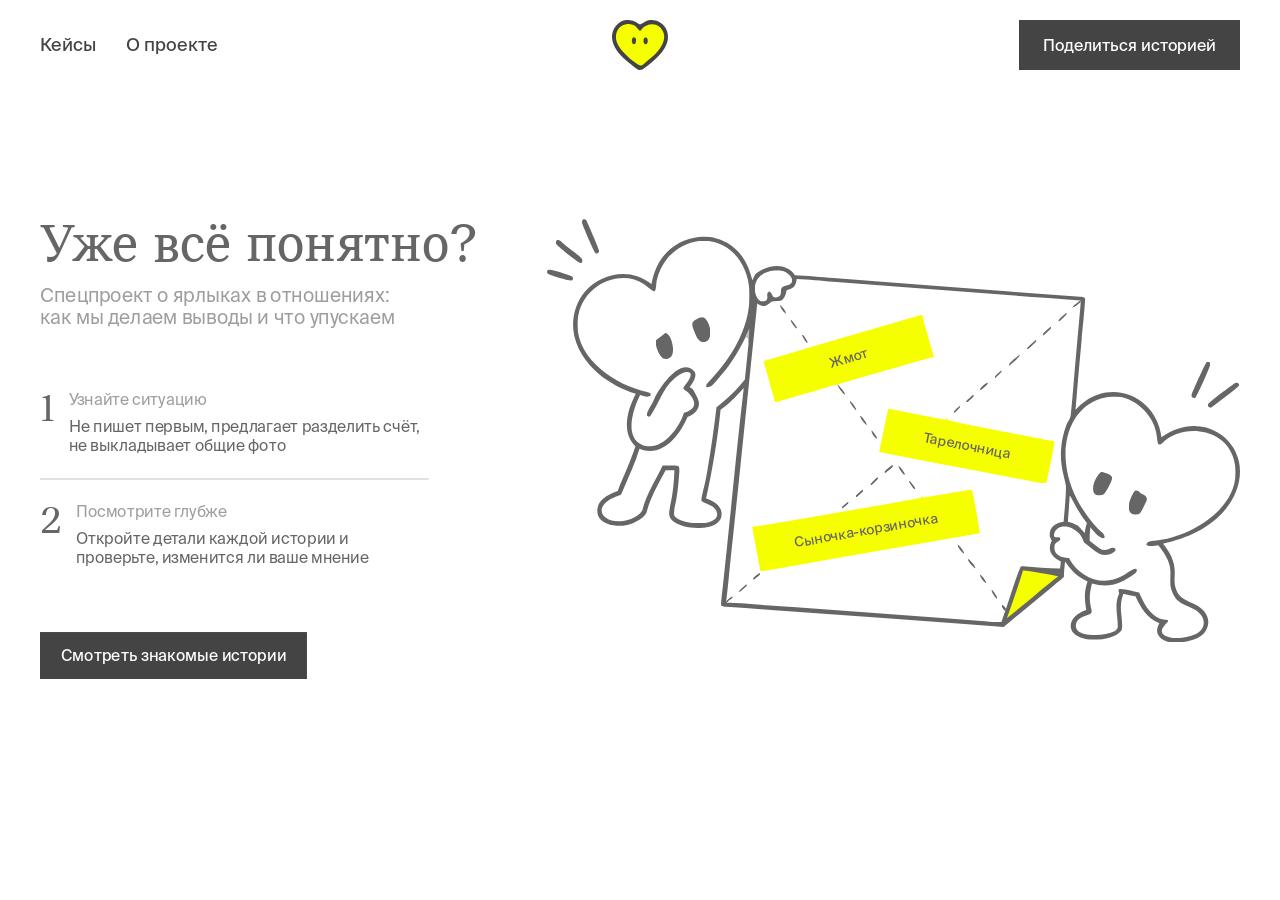
==== about.html @ 67248e69 "fix sizes" ====
<!doctype html><html lang="ru"><head><meta charset="utf-8"><meta name="viewport" content="width=device-width,initial-scale=1"><meta name="theme-color" content="#f6ff00"><title>Ярлыки — первое впечатление</title><meta name="description" content="Счёт пополам. Какие ярлыки навесим? История, которая раскрывается при скролле."><link rel="stylesheet" href="style.css?v=21"><link rel="stylesheet" href="catalog.css?v=25"><link rel="preload" href="assets/fonts/SuisseIntl-Regular.otf" as="font" type="font/otf" crossorigin>
<link rel="stylesheet" href="project.css?v=63"></head><body class="about-page"><main><div class="about screen" id="explanation"><header><nav><a href="cases.html" data-catalog>Кейсы</a><a href="about.html" data-end>О проекте</a></nav><a class="logo-home" href="index.html" aria-label="На главную"><img class="logo" src="assets/mascot.svg" alt="Сердце"></a><button class="share">Поделиться историей</button></header><div class="artboard"><div class="about-copy"><h2>Уже всё понятно?</h2><p class="descriptor">Спецпроект о ярлыках в отношениях:<br>как мы делаем выводы и что упускаем</p><ol><li><span>1</span><div><h3>Узнайте ситуацию</h3><p>Не пишет первым, предлагает разделить счёт, не выкладывает общие фото</p></div></li><li><span>2</span><div><h3>Посмотрите глубже</h3><p>Откройте детали каждой истории и проверьте, изменится ли ваше мнение</p></div></li></ol><a class="button" href="cases.html">Смотреть знакомые истории</a></div><div class="instruction" aria-label="Сердечки держат лист бумаги с ярлыками"><div style="inset:4.02% 0 0 3.78%"><img src="assets/7b0a2.svg" alt=""></div><div style="inset:14.25% 23.01% 4.76% 25.79%"><img src="assets/275e6.svg" alt=""></div><div style="inset:19.32% 23.01% 78.98% 75.84%"><img src="assets/e6776.svg" alt=""></div><div style="inset:89.11% 73.2% 9.39% 25.79%"><img src="assets/5a8c9.svg" alt=""></div><div style="inset:91.22% 33.81% 7.47% 65.68%"><img src="assets/b8d10.svg" alt=""></div><div style="inset:63.84% 37.57% 16.86% 29.57%"><img src="assets/ef36b.svg" alt=""></div><div style="inset:44.73% 26.77% 37.58% 47.94%"><img src="assets/b5682.svg" alt=""></div><div style="inset:22.67% 44.22% 56.77% 31.28%"><img src="assets/1a443.svg" alt=""></div><div style="inset:32.05% 31.79% 65.39% 66.65%"><img src="assets/c2673.svg" alt=""></div><div style="inset:25.44% 27.2% 72.56% 71.57%"><img src="assets/e4492.svg" alt=""></div><div style="inset:58.17% 50.09% 39.95% 48.69%"><img src="assets/e5840.svg" alt=""></div><div style="inset:28.57% 29.41% 69.3% 69.32%"><img src="assets/2cd7f.svg" alt=""></div><div style="inset:22.2% 25.02% 75.79% 73.76%"><img src="assets/6f675.svg" alt=""></div><div style="inset:46.43% 53.77% 51.33% 45.2%"><img src="assets/22b3f.svg" alt=""></div><div style="inset:41.39% 38.35% 56.74% 60.49%"><img src="assets/0f939.svg" alt=""></div><div style="inset:80.21% 38.16% 17.49% 60.78%"><img src="assets/86198.svg" alt=""></div><div style="inset:39.05% 57.01% 58.5% 41.87%"><img src="assets/02c9c.svg" alt=""></div><div style="inset:38.68% 36.37% 59.55% 62.52%"><img src="assets/fce56.svg" alt=""></div><div style="inset:86.16% 71.15% 12.01% 27.67%"><img src="assets/a3f76.svg" alt=""></div><div style="inset:83.9% 36.59% 13.92% 62.52%"><img src="assets/5ff57.svg" alt=""></div><div style="inset:63.88% 54.27% 34.34% 44.59%"><img src="assets/9fc2b.svg" alt=""></div><div style="inset:76.77% 39.8% 21.05% 59.23%"><img src="assets/3acbd.svg" alt=""></div><div style="inset:87.54% 34.99% 10.33% 64.08%"><img src="assets/f8cb5.svg" alt=""></div><div style="inset:61.06% 52.19% 37.23% 46.68%"><img src="assets/cc134.svg" alt=""></div><div style="inset:58.36% 48.34% 39.69% 50.64%"><img src="assets/f380e.svg" alt=""></div><div style="inset:35.68% 34.33% 62.42% 64.56%"><img src="assets/a7bbb.svg" alt=""></div><div style="inset:23.81% 63.81% 74.14% 35.16%"><img src="assets/402f9.svg" alt=""></div><div style="inset:42.98% 55.39% 54.92% 43.62%"><img src="assets/146ea.svg" alt=""></div><div style="inset:61.8% 46.82% 36.22% 52.2%"><img src="assets/55c90.svg" alt=""></div><div style="inset:83.58% 69.28% 14.73% 29.73%"><img src="assets/388e6.svg" alt=""></div><div style="inset:49.88% 52.28% 48.13% 46.8%"><img src="assets/b5104.svg" alt=""></div><div style="inset:66.68% 56.41% 31.66% 42.57%"><img src="assets/0a39e.svg" alt=""></div><div style="inset:20.37% 65.46% 77.61% 33.66%"><img src="assets/4e72e.svg" alt=""></div><div style="inset:27.35% 62.36% 70.74% 36.71%"><img src="assets/267bd.svg" alt=""></div><div style="inset:44.2% 40.37% 54.13% 58.67%"><img src="assets/8c803.svg" alt=""></div><div style="inset:5.18% 70.81% 28.19% 4.45%"><img src="assets/3a19d.svg" alt=""></div><div style="inset:23.29% 76.43% 70.82% 21.01%"><img src="assets/b0df2.svg" alt=""></div><div style="inset:26.95% 81.81% 66.93% 15.7%"><img src="assets/346f6.svg" alt=""></div><div style="inset:41.83% 0.68% 1.12% 73.12%"><img src="assets/42d06.svg" alt=""></div><div style="inset:63.96% 13.38% 30.2% 83.93%"><img src="assets/c4c58.svg" alt=""></div><div style="inset:59.79% 18.46% 34.64% 78.81%"><img src="assets/5970c.svg" alt=""></div><div style="inset:83% 26.28% 5.74% 66.39%"><img src="assets/9bbf6.svg" alt=""></div><div style="inset:12.1% 64.65% 80.53% 30.05%"><img src="assets/9ccc6.svg" alt=""></div><div style="inset:65.37% 22.06% 25.84% 75.14%"><img src="assets/076d9.svg" alt=""></div><div style="inset:25.73% 70.8% 70.72% 28.65%"><img src="assets/cbd08.svg" alt=""></div><div style="inset:33.71% 4.28% 57.67% 92.96%"><img src="assets/4f67e.svg" alt=""></div><div style="inset:38.57% 0.16% 55.39% 95.4%"><img src="assets/6e58c.svg" alt=""></div><div style="inset:0 92.46% 91.87% 5.05%"><img src="assets/b3ad0.svg" alt=""></div><div style="inset:4.95% 94.88% 89.46% 1.27%"><img src="assets/75973.svg" alt=""></div><div style="inset:11.93% 96.21% 85.41% 0"><img src="assets/a576d.svg" alt=""></div><span class="itext a">Жмот</span><span class="itext b">Тарелочница</span><span class="itext c">Сыночка-корзиночка</span></div></div></div></main><div class="toast" role="status"></div><script src="about.js?v=21"></script><script src="share.js?v=21"></script><script src="navigation.js?v=54"></script></body></html>
---- style.css ----
@font-face{font-family:Suisse;src:url('assets/fonts/SuisseIntl-Thin.otf') format('opentype');font-weight:100;font-style:normal;font-display:swap}
@font-face{font-family:Suisse;src:url('assets/fonts/SuisseIntl-ThinItalic.otf') format('opentype');font-weight:100;font-style:italic;font-display:swap}
@font-face{font-family:Suisse;src:url('assets/fonts/SuisseIntl-Ultralight.otf') format('opentype');font-weight:200;font-style:normal;font-display:swap}
@font-face{font-family:Suisse;src:url('assets/fonts/SuisseIntl-UltralightItalic.otf') format('opentype');font-weight:200;font-style:italic;font-display:swap}
@font-face{font-family:Suisse;src:url('assets/fonts/SuisseIntl-Light.otf') format('opentype');font-weight:300;font-style:normal;font-display:swap}
@font-face{font-family:Suisse;src:url('assets/fonts/SuisseIntl-LightItalic.otf') format('opentype');font-weight:300;font-style:italic;font-display:swap}
@font-face{font-family:Suisse;src:url('assets/fonts/SuisseIntl-Book.otf') format('opentype');font-weight:350;font-style:normal;font-display:swap}
@font-face{font-family:Suisse;src:url('assets/fonts/SuisseIntl-BookItalic.otf') format('opentype');font-weight:350;font-style:italic;font-display:swap}
@font-face{font-family:Suisse;src:url('assets/fonts/SuisseIntl-Regular.otf') format('opentype');font-weight:400;font-style:normal;font-display:swap}
@font-face{font-family:Suisse;src:url('assets/fonts/SuisseIntl-RegularItalic.otf') format('opentype');font-weight:400;font-style:italic;font-display:swap}
@font-face{font-family:Suisse;src:url('assets/fonts/SuisseIntl-Medium.otf') format('opentype');font-weight:500;font-style:normal;font-display:swap}
@font-face{font-family:Suisse;src:url('assets/fonts/SuisseIntl-MediumItalic.otf') format('opentype');font-weight:500;font-style:italic;font-display:swap}
@font-face{font-family:Suisse;src:url('assets/fonts/SuisseIntl-SemiBold.otf') format('opentype');font-weight:600;font-style:normal;font-display:swap}
@font-face{font-family:Suisse;src:url('assets/fonts/SuisseIntl-SemiBoldItalic.otf') format('opentype');font-weight:600;font-style:italic;font-display:swap}
@font-face{font-family:Suisse;src:url('assets/fonts/SuisseIntl-Bold.otf') format('opentype');font-weight:700;font-style:normal;font-display:swap}
@font-face{font-family:Suisse;src:url('assets/fonts/SuisseIntl-BoldItalic.otf') format('opentype');font-weight:700;font-style:italic;font-display:swap}
@font-face{font-family:Suisse;src:url('assets/fonts/SuisseIntl-Black.otf') format('opentype');font-weight:900;font-style:normal;font-display:swap}
@font-face{font-family:Suisse;src:url('assets/fonts/SuisseIntl-BlackItalic.otf') format('opentype');font-weight:900;font-style:italic;font-display:swap}
@font-face{font-family:Livret;src:url('assets/fonts/TT Livret Text Trial Regular.ttf')}*{box-sizing:border-box}html{scroll-behavior:auto}body{margin:0;background:white;color:#666;font:18px/1.2 Suisse,Arial,sans-serif}button,a{-webkit-tap-highlight-color:transparent}button{font:inherit;cursor:pointer;border:0;border-radius:0}a{color:inherit;text-decoration:none}button:focus-visible,a:focus-visible{outline:2px solid #666;outline-offset:5px}p,h1,h2,h3{margin:0;font-weight:400}h1,h2{font-family:Livret,Georgia,serif}#story{height:470svh;position:relative}.stage{position:sticky;top:0;height:100svh;overflow:hidden;background:#fff}.screen{position:absolute;inset:0;display:grid;place-items:center}.artboard{width:1440px;height:740px;position:absolute;transform:scale(var(--scale,1));transform-origin:center}.intro{z-index:2;background:#fff}header{position:absolute;left:30px;right:30px;top:20px;height:52px;display:flex;align-items:center;justify-content:space-between;color:#444;z-index:2}nav{display:flex;gap:30px}.logo{position:absolute;left:50%;transform:translateX(-50%);width:55.517px;height:50px}.share,.button{display:inline-flex;align-items:center;justify-content:center;background:#444;color:white;padding:16px 24px;font-size:18px;min-height:52px}.share:hover,.button:hover{background:#222}h1{position:absolute;top:101px;left:0;width:100%;font-size:68px;line-height:.95;text-align:center}.scene{position:absolute;left:63px;top:268px;width:1313.422px;height:577.925px}.scene img{width:1313.422px;height:577.925px;display:block}.yellow-edge{position:absolute;left:0;right:0;bottom:0;height:18px;background:#f6ff00}.scroll-hint{position:absolute;bottom:28px;left:0;width:100%;text-align:center;font-size:16px;z-index:4}.scroll-hint span{display:block;margin-top:10px}.labels{position:absolute;inset:0;pointer-events:none}.label{position:absolute;background:#f6ff00;height:58px;display:grid;place-items:center;font-size:22px;color:#666;transform-origin:center;box-shadow:none;clip-path:polygon(0 0,100% 0,100% calc(100% - 24px),calc(100% - 24px) 100%,0 100%);will-change:transform,opacity}.label:after{content:"";position:absolute;right:0;bottom:0;width:24px;height:24px;background:#444}.paper{position:absolute;inset:0;width:100%;height:100%;z-index:5;pointer-events:none}.skip{position:absolute;right:30px;bottom:25px;background:transparent;color:#666;font-size:14px;z-index:7;padding:8px}.progress{height:2px;position:absolute;bottom:0;left:0;right:0;z-index:8;background:#44444410}.progress i{display:block;height:100%;background:#666;transform-origin:left;transform:scaleX(0)}.about-copy{position:absolute;left:30px;top:149px;width:504px}.about h2{font-size:60px;line-height:.9;white-space:nowrap}.descriptor{font-size:22px;color:#9e9e9e;margin-top:20px}ol{list-style:none;padding:0;margin:70px 0 65px;width:447px}li{display:flex;gap:16px;margin-bottom:26px}li+li{border-top:2px solid #ddd;padding-top:26px}li>span{font:42px/1 Livret,Georgia,serif}li h3{font-size:18px;color:#9e9e9e;margin-bottom:10px}li p{font-size:18px}.instruction{position:absolute;left:613px;top:149px;width:797px;height:487.056px}.instruction>div{position:absolute}.instruction img{display:block;width:100%;height:100%}.instruction .itext{position:absolute;font-size:15.694px}.instruction .itext.a{left:40.4%;top:29.77%;transform:rotate(-17deg)}.instruction .itext.b{left:53.95%;top:50.1%;transform:rotate(10.96deg)}.instruction .itext.c{left:35.26%;top:68.99%;transform:rotate(-9.92deg)}footer{min-height:40svh;padding:80px 30px;display:flex;align-items:center;justify-content:center;gap:32px;flex-wrap:wrap}footer>p{font:32px/1.1 Livret,Georgia,serif}footer .restart{background:transparent;color:#666;font-size:16px}.toast{position:fixed;bottom:35px;left:50%;transform:translate(-50%,15px);opacity:0;pointer-events:none;background:#444;color:white;padding:15px 24px;z-index:20;transition:opacity .2s,transform .2s}.toast.show{opacity:1;transform:translate(-50%,0)}@media(max-width:700px){.artboard{transform:scale(var(--scale));}.skip{right:12px;bottom:16px;font-size:12px}.scroll-hint{font-size:13px;bottom:40px}.about .artboard{width:390px;height:780px;transform:scale(var(--mobile-scale));}header{left:20px;right:20px}.about header nav{font-size:13px;gap:16px}.about header .logo{width:32px;height:30px}.about header .share{font-size:11px;padding:10px;min-height:35px}.about-copy{left:20px;top:110px;width:350px}.about h2{font-size:42px}.descriptor{font-size:18px}ol{margin:30px 0;width:350px}li p{font-size:16px}.instruction{width:350px;height:214px;left:20px;top:550px}.instruction .itext{font-size:7px}footer{padding:50px 20px;gap:20px}footer>p{font-size:26px;text-align:center}}@media(prefers-reduced-motion:reduce){#story{height:100svh}.intro,.paper,.skip,.progress{display:none!important}.about{visibility:visible!important}}

/* Viewport navigation stays above the scene regardless of canvas scaling. */
.screen>header{position:absolute;top:20px;left:30px;right:30px;height:52px;z-index:3}.yellow-edge{height:22%;min-height:110px;background:linear-gradient(to bottom,rgba(246,255,0,0) 0%,#f6ff00 70%,#f6ff00 100%);pointer-events:none}.scroll-hint{bottom:30px}.scroll-hint span{display:none}@media(max-width:700px){.screen>header{top:16px;left:16px;right:16px;height:36px}.screen>header nav{font-size:13px;gap:16px}.screen>header .logo{width:32px;height:30px}.screen>header .share{font-size:11px;padding:10px;min-height:35px}.yellow-edge{height:19%;min-height:100px}.scroll-hint{bottom:30px;font-size:13px}.skip{bottom:7px;font-size:10px}}

/* The initial scene has a clean paper edge, without a gradient. */
.yellow-edge{height:18px;min-height:0;background:#f6ff00}

/* Fade the illustration into the white paper at the bottom. */
.yellow-edge{height:22%;min-height:110px;background:linear-gradient(to bottom,rgba(255,255,255,0) 0%,#fff 75%,#fff 100%)}

/* Captions share the geometric centers and angles of the illustrated yellow labels. */
.instruction .itext{white-space:nowrap;line-height:1}.instruction .itext.a{left:43.53%;top:32.95%;transform:translate(-50%,-50%) rotate(-17deg)}.instruction .itext.b{left:60.585%;top:53.575%;transform:translate(-50%,-50%) rotate(10.96deg)}.instruction .itext.c{left:46%;top:73.49%;transform:translate(-50%,-50%) rotate(-9.92deg)}

/* Scene and its fade stay in one stacking context under every label. */
.intro .artboard>.yellow-edge{z-index:1;right:auto;min-height:0}.labels{z-index:2}
---- catalog.css ----
.catalog{position:relative;min-height:max(740px,100svh);overflow:hidden;background:#fff;color:#666}.catalog>header{position:absolute;top:20px;left:40px;right:40px;height:50px}.catalog>header .share{font-size:16px;min-height:48px;padding:14px 24px}.catalog-canvas{position:absolute;width:1440px;height:740px;left:50%;top:50%;transform:translate(-50%,-50%) scale(var(--catalog-scale,1));transform-origin:center}.catalog-grid{position:absolute;left:-22.032px;top:-142.006px;width:1554.96px;height:931.068px;pointer-events:none}.catalog-heading{position:absolute;left:40px;right:40px;top:122px;display:flex;justify-content:space-between}.catalog-heading h2{font:20px/24px Suisse,Arial,sans-serif;color:#9e9e9e}.catalog-heading p{font:18px/22px Suisse,Arial,sans-serif;width:325px}.rack{position:absolute;left:40px;top:239px;width:1360px;height:436px;display:flex;align-items:center;justify-content:center;gap:40px;isolation:isolate;touch-action:pan-y;user-select:none}.case-slot{position:relative;width:112px;height:400px;flex:none;transition:width .55s cubic-bezier(.22,.78,.18,1),height .55s;z-index:1}.case-slot.active{width:447px;height:436px;z-index:10}.case-slot.dragging{z-index:12}.case-sheet{position:absolute;inset:0;transform-origin:center;transition:transform .55s cubic-bezier(.22,.78,.18,1);will-change:transform}.case-slot.dragging .case-sheet{transition:none}.closed-paper{position:absolute;inset:0;opacity:1;transition:opacity .3s}.closed-plane{position:absolute;left:-11px;top:0;width:130.2px;height:422.22px}.closed-thickness{position:absolute;right:0;top:0;width:3.72px;height:399.9px}.closed-paper>span{position:absolute;left:24px;top:172px;font:42px/56px Livret,Georgia,serif;color:#fff;opacity:.2}.case-slot.active .closed-paper{opacity:0;pointer-events:none}.case-cover{position:absolute;left:50%;top:50%;width:447px;height:436px;transform:translate(-50%,-50%) perspective(1400px) rotateY(-75deg);opacity:0;transition:transform .55s cubic-bezier(.22,.78,.18,1),opacity .25s;pointer-events:none}.case-slot.active .case-cover{transform:translate(-50%,-50%) perspective(1400px) rotateY(0);opacity:1}.cover-front{position:absolute;inset:0;background:#eee;border-radius:5px;overflow:hidden;clip-path:polygon(0 0,100% 0,100% calc(100% - 44px),calc(100% - 44px) 100%,0 100%)}.cover-photo{position:absolute;max-width:none}.cover-grain{position:absolute;inset:0;background-image:url('assets/0f01c.png');background-size:100%;mix-blend-mode:overlay;opacity:.7;pointer-events:none}.cover-topline{position:absolute;left:30px;right:30px;top:26px;display:flex;justify-content:space-between;align-items:flex-start;gap:15px;font:20px/24px Suisse,Arial,sans-serif}.cover-topline>span:first-child{white-space:nowrap;color:#666}.cover-topline>span:last-child{text-align:right;color:#444}.cover-shade{position:absolute;inset:0;background:radial-gradient(ellipse at center,transparent 80%,#f6ff00 100%);pointer-events:none}.printed-cover-corner{position:absolute;bottom:0;right:0;width:95px;height:95px}.case-pull{position:absolute;inset:0;background:transparent;z-index:3;padding:0;cursor:grab;touch-action:pan-y;color:transparent}.case-slot.active .case-pull{touch-action:none}.case-pull:active{cursor:grabbing}.case-pull:focus-visible{outline:2px solid #666;outline-offset:6px}.case-fold{position:absolute;inset:0;width:447px;height:436px;overflow:visible;pointer-events:none}.catalog-hint{position:absolute;top:698px;left:40px;right:40px;display:flex;justify-content:space-between;color:#9e9e9e;font-size:16px}.catalog-arrows{display:flex;gap:16px}.catalog-arrows button{background:none;color:#666;padding:0 4px;font-size:20px}.case-view{position:fixed;inset:0;background:#fff;z-index:30;overflow:auto}.case-view[hidden]{display:none}.case-view>header{position:relative;top:auto;left:auto;right:auto;margin:20px 40px;height:50px}.case-layout{max-width:1440px;margin:80px auto 50px;padding:0 40px;display:grid;grid-template-columns:minmax(0,680px) minmax(0,650px);gap:30px}.case-visual{position:relative;aspect-ratio:680/648;overflow:hidden;background:#eee}.case-visual>img{width:100%;height:100%;object-fit:cover}.case-visual[data-id="6"]>img{width:142.92%;max-width:none;position:relative;left:-12.03%}.case-veil{position:absolute;inset:0;background:#000;opacity:.8;transition:opacity .5s}.case-panel{display:flex;flex-direction:column;align-items:stretch;min-height:500px}.case-panel h1{position:static;width:auto;text-align:left;font:60px/1.05 Livret,Georgia,serif}.case-description{font-size:18px;line-height:22px;margin-top:12px;max-width:564px}.case-stage{border-top:1px solid #eee;margin-top:30px;padding-top:30px}.case-stage-heading{display:flex;justify-content:space-between;gap:20px;font-size:20px;margin-bottom:12px}.case-stage-heading span{color:#9e9e9e;font-size:18px}.case-reactions{display:grid;grid-template-columns:repeat(3,1fr);gap:20px;margin-top:20px}.case-reaction{position:relative;background:#eee;min-height:144px;padding:16px;text-align:left;color:#444;clip-path:polygon(0 0,100% 0,100% calc(100% - 20px),calc(100% - 20px) 100%,0 100%)}.case-reaction img{display:block;width:80px;height:75px;object-fit:contain;margin-bottom:12px}.case-reaction[aria-pressed="true"]{background:#f6ff00}.case-actions{display:flex;gap:20px;margin-top:auto;padding-top:40px}.case-actions button{min-height:52px;padding:14px 24px;background:#444;color:#fff}.case-actions button:disabled{background:#c4c4c4}.detail-paper{position:relative;padding:25px 24px;min-height:210px;background:#eee;overflow:hidden;isolation:isolate}.detail-paper p{font-size:18px;line-height:24px;white-space:pre-line}.detail-mask{position:absolute;inset:0;background:#444;z-index:2;cursor:grab;touch-action:none;clip-path:polygon(0 0,100% 0,100% calc(100% - 32px),calc(100% - 32px) 100%,0 100%)}.detail-mask:after{content:'';position:absolute;bottom:0;right:0;border-top:32px solid #d9d9d9;border-right:32px solid transparent}.detail-hint{color:#9e9e9e;font-size:16px;margin-top:12px}.result-comparison{display:flex;align-items:center;gap:24px;margin:25px 0}.result-comparison>div{flex:1}.result-comparison small{display:block;color:#9e9e9e;margin-bottom:12px}.result-comparison strong{font-weight:400;font-size:22px}.case-view.showing{animation:caseEnter .4s cubic-bezier(.22,.78,.18,1)}@keyframes caseEnter{from{opacity:0;transform:translateY(25px)}to{opacity:1;transform:none}}body.case-is-open{overflow:hidden}.live-message{position:absolute;width:1px;height:1px;overflow:hidden;clip-path:inset(50%)}
@media(max-width:700px){.catalog{min-height:700px}.catalog>header{left:16px;right:16px}.catalog-heading p{font-size:18px}.catalog-hint{font-size:18px}.case-view>header{margin:16px;height:35px}.case-layout{margin-top:45px;padding:0 16px;grid-template-columns:1fr;gap:25px}.case-panel h1{font-size:42px}.case-description{font-size:17px}.case-visual{max-height:40svh;aspect-ratio:1.3}.case-panel{min-height:400px}.case-stage{margin-top:24px;padding-top:24px}.case-reactions{gap:10px}.case-reaction{padding:12px;min-height:130px;font-size:15px}.case-reaction img{width:65px;height:65px}.case-actions button{padding:12px 18px;font-size:15px}.case-stage-heading{font-size:18px}.case-stage-heading span{font-size:14px}}
@media(prefers-reduced-motion:reduce){.case-slot,.case-cover,.case-sheet,.closed-paper,.case-view{transition:none!important;animation:none!important}}

@media(max-width:700px){.catalog-canvas{position:relative;width:100%;height:700px;top:0;left:0;transform:none}.catalog-heading{top:110px;left:20px;right:20px;flex-direction:column;gap:16px}.catalog-heading h2{font-size:20px}.catalog-heading p{font-size:17px;width:auto;max-width:325px}.rack{left:50%;top:235px;transform:translateX(-50%) scale(.65) translateX(var(--rack-offset,0px));transform-origin:center;transition:transform .55s cubic-bezier(.22,.78,.18,1)}.catalog-hint{top:610px;left:20px;right:20px;font-size:14px;gap:15px}.catalog>header{height:36px}.catalog>header nav{font-size:13px;gap:16px}.catalog>header .logo{width:32px;height:30px}.catalog>header .share{font-size:11px;padding:10px;min-height:35px}}

/* Gray numbered sheets reveal their printed cover on interaction. */
.closed-paper{display:block}.closed-paper:after{content:"";position:absolute;right:3px;top:0;width:1px;height:400px;background:rgba(255,255,255,.7);pointer-events:none}.case-cover{opacity:0;transform:translate(-50%,-50%) perspective(1400px) rotateY(var(--cover-angle,-75deg)) scaleY(.91743);backface-visibility:hidden}.case-slot.active .case-cover{transform:translate(-50%,-50%) perspective(1400px) rotateY(0deg) scaleY(1)}.printed-cover-corner{transform:scale(.4631578947);transform-origin:bottom right}

/* Hover highlight is shared by every case; heading sits 50px below navigation. */
.catalog>.catalog-heading{top:120px;z-index:2}.cover-shade{opacity:0;transition:opacity .25s ease;background:radial-gradient(ellipse at center,rgba(246,255,0,0) 80%,#f6ff00 100%)}.case-slot:hover .cover-shade,.case-slot:focus-within .cover-shade{opacity:1}.catalog-grid{display:none}@media(max-width:700px){.catalog>.catalog-heading{top:106px;left:20px;right:20px}}

/* Dark printed covers, with a yellow reverse side on every peel. */
.cover-darken{position:absolute;inset:0;background:rgba(0,0,0,.3);pointer-events:none}

/* Neutral resting state; highlight and paper shadow appear on interaction. */
.cover-darken{display:none}.case-cover{filter:drop-shadow(0 0 0 transparent);transition:transform .55s cubic-bezier(.22,.78,.18,1),opacity .25s,filter .25s}.case-slot:hover .case-cover,.case-slot:focus-within .case-cover{filter:drop-shadow(0 14px 16px rgba(0,0,0,.18))}

/* Thin paper edges supply depth without cast shadows. */
.catalog>.catalog-heading{top:150px}
.closed-thickness{width:5px;background:linear-gradient(90deg,#e8e8e8 0 20%,#a7a7a7 22% 75%,#c5c5c5 100%);clip-path:polygon(0 0,100% .5%,100% 99.5%,0 100%)}
.closed-paper:after{right:4px;background:rgba(255,255,255,.8)}
.case-cover,.case-slot:hover .case-cover,.case-slot:focus-within .case-cover{filter:none}
.case-cover:before{content:"";position:absolute;inset:3px -3px -3px 3px;background:linear-gradient(135deg,#dedede,#aaa);border-radius:5px;clip-path:polygon(0 0,100% 0,100% calc(100% - 44px),calc(100% - 44px) 100%,0 100%)}
.case-slot.active .cover-shade{opacity:1}
@media(max-width:700px){.catalog>.catalog-heading{top:136px}}

/* Keep the front and folded corner on one exact contour. */
.case-cover:before{display:none}

/* Catalogue is a separate viewport, with no landing page above it. */
body.catalog-page{height:100svh;overflow:hidden;overscroll-behavior:none}
.catalog-page main,.catalog-page .catalog{height:100svh;min-height:0}
.closed-paper>span{color:#aaa;opacity:1}
.closed-thickness{background:linear-gradient(90deg,#8e8e8e 0 20%,#555 22% 75%,#666 100%)}

.about-page{min-height:100svh}.about-page .about{position:relative;height:100svh;min-height:600px}.about-page .about main{height:100%}

/* Printed fronts remain white; yellow radiates into their outer corners. */
.cover-front{background:#fff}
.cover-grain{opacity:.18}
.cover-shade{opacity:1;background:radial-gradient(ellipse at center,rgba(246,255,0,0) 70%,rgba(246,255,0,.85) 86%,#f6ff00 96%)}
---- project.css ----
/* Shared editorial layouts and responsive project navigation. */
:root{--brand:#f6ff00;--ink:#444;--heading:#666;--muted:#9e9e9e;--paper:#fff;--surface:#eee}body{font-weight:350}img{vertical-align:middle}.fc-heading{min-height:132px}.fc-photo-window{position:absolute;inset:0;overflow:hidden}.fc-content[data-case="6"] .fc-base-photo{left:-12.03%;width:142.92%;object-fit:fill}.fc-content[data-case="6"] .fc-face-top{z-index:1}.fc-photo-edges{z-index:2}.fc-comparison{display:grid;grid-template-columns:repeat(2,minmax(0,1fr));gap:20px}.fc-comparison article{min-width:0}.fc-comparison article>img{display:block;width:100%;aspect-ratio:670/273;object-fit:contain;margin:20px 0}.fc-comparison .fc-stats{width:100%}.fc-comparison .fc-caption{min-height:52px}.fc-central-reasons{display:grid;grid-template-columns:minmax(0,326fr) minmax(0,563fr) minmax(0,326fr);grid-template-rows:1fr 1fr;column-gap:5.36%;row-gap:70px;align-items:center;min-height:424px}.fc-central-reasons>img{grid-column:2;grid-row:1/3;width:100%;aspect-ratio:563/424;object-fit:contain}.fc-central-reasons>article:nth-of-type(1){grid-column:1;grid-row:1}.fc-central-reasons>article:nth-of-type(2){grid-column:3;grid-row:1}.fc-central-reasons>article:nth-of-type(3){grid-column:1;grid-row:2}.fc-central-reasons>article:nth-of-type(4){grid-column:3;grid-row:2}.fc-central-reasons .fc-reason-copy{margin:0}.fc-result-cell{width:212px}.fc-result-cell>p{display:none}.fc-result-cell .fc-result-sticker{width:100%}.fc-mobile-hint{display:none}.fc-editorial-end{text-align:right}.fc-editorial-end .fc-button{min-width:310px}.fc-sticker-button:focus-visible{outline:2px solid #666;outline-offset:5px}.fc-panel h1{white-space:normal;font-size:60px;line-height:1.15}.fc-heading{display:flex;flex-direction:column;justify-content:flex-start}.fc-intro{margin-top:12px}.fc-editorial{scroll-margin-top:30px}.menu-toggle{display:none}.project-menu{position:fixed;inset:0;z-index:100;background:#fff;overflow-y:auto;padding:0 20px 40px;color:#444}.project-menu[hidden]{display:none}.menu-header{height:72px;position:relative;display:flex;align-items:center;justify-content:space-between}.menu-header>a{font-size:14px}.menu-header .logo{width:43px;height:38px}.menu-close,.menu-toggle{width:44px;height:44px;background:none;padding:10px}.menu-close>img,.menu-toggle>img{width:24px;height:24px}.menu-sections{display:flex;flex-direction:column;gap:4px;margin-top:24px}.menu-sections a{font-size:20px;line-height:26px;min-height:44px;display:flex;align-items:center}.menu-cases{display:flex;flex-direction:column;gap:4px;margin-top:24px}.menu-cases>p{font-size:14px;line-height:20px;color:#9e9e9e}.menu-cases a{font-size:16px;line-height:22px;min-height:44px;display:flex;align-items:center}.project-menu>.share{width:100%;margin-top:24px}.menu-open{overflow:hidden!important}.fc-sticker-under,.fc-sticker-front{backface-visibility:hidden}
@media(min-width:1024px){.fc-content[data-case="4"] .fc-panel h1{font-size:58px}}
@media(max-width:1023px){
body{font-size:16px;line-height:22px}header nav>a:nth-child(2),header>.share{display:none}header>.menu-toggle{display:block;margin-left:auto}.screen>header,.catalog>header,.first-case>header{position:absolute;left:20px;right:20px;top:0;width:auto;height:72px;margin:0}.screen>header nav,.catalog>header nav,.first-case>header nav{font-size:14px;line-height:20px;gap:0}.screen>header .logo,.catalog>header .logo,.first-case>header .logo{width:43px;height:38px}.first-case>header{position:relative}.first-case{overflow-x:hidden;overscroll-behavior-y:contain}.fc-content{width:calc(100% - 40px);margin:24px auto 40px;max-width:700px}.fc-main-wrap{height:auto}.fc-main{display:grid;width:100%;grid-template-columns:minmax(0,1fr);gap:32px;transform:none}.fc-panel{display:contents}.fc-heading{grid-row:1;min-height:0}.fc-panel h1{font-size:32px;line-height:40px;white-space:normal}.fc-intro{width:100%;font-size:16px;line-height:22px;color:#444;margin-top:16px;text-wrap:initial}.fc-paper{grid-row:2;width:100%;height:auto;aspect-ratio:680/648;overflow:visible;margin:0}.fc-rule{display:none}.fc-stage{grid-row:3;margin:0}.fc-bottom{grid-row:4;padding:0;margin:0}.fc-stage-heading{display:flex;align-items:flex-start;gap:16px;min-height:26px}.fc-stage-heading h2{font-size:20px;line-height:26px;color:#444}.fc-stage-heading>p{font-size:14px;line-height:20px;padding-top:3px}.fc-content[data-phase="first"] .fc-stage-heading>p,.fc-content[data-phase="last"] .fc-stage-heading>p{display:none}.fc-reaction-grid{grid-template-columns:repeat(3,minmax(0,1fr));gap:8px;margin-top:16px}.fc-reaction{height:112px}.fc-reaction .fc-sticker-front,.fc-reaction .fc-sticker-under,.fc-result-sticker{padding:12px 4px;align-items:center;justify-content:center;gap:12px}.fc-mascot{height:44px;transform:none;display:flex;align-items:center;justify-content:center;width:100%}.fc-mascot img{height:auto;width:52px;max-height:44px;object-fit:contain}.fc-label{font-size:14px;line-height:20px;text-align:center}.fc-mobile-hint{display:block;font-size:14px;line-height:20px;color:#9e9e9e;margin-top:16px}.fc-button{height:auto;min-height:52px;padding:14px 20px;font-size:16px;line-height:22px;white-space:normal}.fc-initial-next{width:100%;min-width:0}.fc-actions{gap:12px;display:grid;grid-template-columns:auto 1fr}.fc-actions:has(.fc-initial-next){grid-template-columns:1fr}.fc-back,.fc-next,.fc-replay{width:auto;min-width:0}.fc-back{padding:14px 16px}.fc-detail,.fc-detail.is-open{height:180px;margin-top:16px}.fc-detail .fc-sticker-under{padding:20px}.fc-detail .fc-sticker-under p{font-size:16px;line-height:22px}.fc-detail-hint{font-size:14px;line-height:20px;margin-top:12px}.fc-peel-handle{width:56px;height:56px}.fc-result-grid{width:100%;gap:16px;margin-top:16px;justify-content:space-between}.fc-result-cell{width:40%}.fc-result-cell>p{display:block;font-size:14px;line-height:20px;color:#9e9e9e;margin-bottom:12px}.fc-result-sticker{width:100%;height:112px;display:flex;flex-direction:column}.fc-result-arrow{width:10%;height:auto;margin-top:32px}.fc-result-note{width:auto;font-size:16px;line-height:22px;margin-bottom:16px;color:#444}.fc-content[data-phase="result"] .fc-intro{display:none}.fc-content[data-phase="result"] .fc-actions{display:flex;flex-direction:column-reverse;gap:12px}.fc-content[data-phase="result"] .fc-replay{background:#eee;color:#444}.fc-continuation{margin-top:64px;gap:84px}.fc-section-heading{display:block;margin-bottom:24px}.fc-section-heading h2{font-size:28px;line-height:36px;max-width:none}.fc-section-heading>p{width:100%;margin-top:16px;text-align:left;font-size:16px;line-height:22px}.fc-banner{aspect-ratio:350/491;object-fit:cover;object-position:center}.fc-content[data-case="2"] .fc-banner{aspect-ratio:350/310}.fc-captions{display:flex;flex-direction:column;gap:24px;margin-top:20px}.fc-caption{max-width:none;font-size:16px;line-height:22px}.fc-caption h3{font-size:14px;line-height:20px;margin-bottom:8px}.fc-stats{width:100%;gap:20px}.fc-stats strong{font-size:36px;line-height:44px}.fc-stats p{font-size:16px;line-height:22px}.fc-reasons{display:flex;flex-direction:column;gap:28px}.fc-reasons>article{display:grid;grid-template-columns:92px minmax(0,1fr);gap:16px;align-items:center}.fc-reasons>article>img{width:92px;height:100px;object-fit:contain;aspect-ratio:auto}.fc-reason-copy{gap:8px;margin:0}.fc-reasons .fc-reason-copy>span{display:none}.fc-reason-copy h3,.fc-reason-copy p{font-size:16px;line-height:22px}.fc-reason-copy h3{color:#666;margin-bottom:8px}.fc-central-reasons{display:flex;flex-direction:column;gap:28px;min-height:0}.fc-central-reasons>img{width:100%;max-width:563px;order:-1}.fc-central-reasons>article{width:100%}.fc-central-reasons .fc-reason-copy>span{font-size:28px;line-height:36px;width:24px}.fc-comparison{grid-template-columns:1fr;gap:40px}.fc-comparison .fc-caption{min-height:0}.fc-comparison article>img{aspect-ratio:670/273;margin:16px 0}.fc-editorial-end .fc-button{width:100%;min-width:0}.fc-editorial-end{text-align:left}
}
@media(max-width:760px){
.catalog-page main,.catalog-page .catalog{height:100svh;min-height:720px}.catalog{overflow:hidden}.catalog>.catalog-heading{top:96px;left:20px;right:20px;gap:12px;flex-direction:column;z-index:2}.catalog-heading h2{font:350 20px/26px Suisse,Arial,sans-serif}.catalog-heading p{font:350 16px/22px Suisse,Arial,sans-serif;width:100%;max-width:none}.catalog-heading br{display:none}.catalog-canvas{position:absolute;left:0;top:224px;width:100%;height:min(460px,calc(100svh - 240px));min-height:350px;transform:none;overflow-x:auto;overflow-y:hidden;scroll-snap-type:x mandatory;overscroll-behavior-x:contain;scrollbar-width:none;touch-action:pan-x}.catalog-canvas::-webkit-scrollbar{display:none}.rack{position:relative;left:auto;top:auto;height:100%;width:max-content;display:flex;align-items:flex-start;justify-content:flex-start;padding:24px 20px 12px;gap:12px;transform:none;transition:none;touch-action:pan-x}.case-slot,.case-slot.active{width:calc(100vw - 40px);height:420px;scroll-snap-align:center;transition:none;flex:none}.case-sheet{width:447px;height:536.4px;inset:auto;left:0;top:0;transform:scale(var(--mobile-cover-scale,.783));transform-origin:top left}.case-slot.dragging .case-sheet{transform:scale(var(--mobile-cover-scale,.783))}.case-cover,.case-slot.active .case-cover{left:0;top:0;width:447px;height:536.4px;transform:none}.case-cover .cover-front{width:447px;height:536.4px}.case-fold{width:447px;height:536.4px}.closed-paper{width:447px;height:536.4px;background:#666;clip-path:polygon(0 0,100% 0,100% calc(100% - 44px),calc(100% - 44px) 100%,0 100%)}.closed-plane,.closed-thickness,.closed-paper:after{display:none}.closed-paper>span{left:0;top:240px;width:100%;text-align:center;font-size:54px;line-height:60px}.case-pull{width:447px;height:536.4px;touch-action:pan-x}.case-pull:focus-visible{outline-offset:0}.cover-topline{font-size:20px;line-height:26px}.cover-photo{object-fit:contain}.cover-grain{background-size:cover}
/* Mobile landing uses the dedicated three-piece café composition. */
.intro .artboard{width:350px;height:calc(100svh - 72px);top:72px;left:50%;transform:translateX(-50%) scale(var(--mobile-scene-scale,1));transform-origin:top center}.intro h1{font-size:38px;line-height:42px;top:24px;width:350px}.intro h1 br:after{content:''}.scene{display:none}.mobile-scene{display:block;position:absolute;left:0;top:calc(50% - 100px);width:350px;height:315px;overflow:hidden}.mobile-scene>div{position:absolute}.mobile-scene img{display:block;width:100%;height:100%}.mobile-scene .cafe-left{left:0;top:0;width:220px;height:264px}.mobile-scene .cafe-right{left:186px;top:0;width:210px;height:252px}.mobile-scene .cafe-table{left:69px;top:156px;width:215px;height:258px}.intro .yellow-edge{height:80px!important;min-height:0;left:-20px!important;bottom:0!important;width:390px!important;z-index:1}.scroll-hint{bottom:40px;font-size:14px;line-height:20px;color:#9e9e9e}.intro .labels{inset:0}.label{height:34px;font-size:13px;clip-path:polygon(0 0,100% 0,100% calc(100% - 12px),calc(100% - 12px) 100%,0 100%)}.label:after{width:12px;height:12px}.skip{bottom:10px;right:12px;font-size:11px}.about .artboard,.about-page .about .artboard{position:relative;top:auto;left:auto;width:100%;height:auto;min-height:806px;transform:none;padding:24px 20px 40px;display:flex;flex-direction:column;gap:40px;overflow:visible}.about.screen{display:block;padding-top:72px}.about-page .about{min-height:878px;height:auto;display:block}.about-copy{display:contents;position:static;width:auto}.about h2{font-size:32px;line-height:40px;white-space:normal}.descriptor{font-size:16px;line-height:22px;margin-top:-24px}.descriptor br{display:none}.instruction{position:relative;left:auto;top:auto;width:100%;height:auto;aspect-ratio:797/487.056;order:2}.instruction .itext{font-size:clamp(6px,1.79vw,12px)}.about-copy ol{order:3;width:100%;margin:0}.about-copy li{gap:16px;margin-bottom:24px}.about-copy li+li{padding-top:24px;border-top:1px solid #ddd}.about-copy li:last-child{margin-bottom:0}.about-copy li>span{font-size:32px;line-height:40px;width:24px;flex:none}.about-copy li h3{font-size:14px;line-height:20px;margin-bottom:8px}.about-copy li p{font-size:16px;line-height:22px;color:#444}.about-copy>.button{order:4;width:100%;font-size:16px;line-height:22px;padding:14px 16px;min-height:52px}.about-page .about .artboard{min-height:0}.about .artboard>h2{order:0}.about-copy h2{order:0}.about-copy .descriptor{order:1}.about .artboard{align-items:stretch}.about-page .about header{position:absolute}.about-page main{height:auto}.toast{max-width:calc(100vw - 40px);width:max-content;font-size:14px;line-height:20px;z-index:110}
}
@media(min-width:761px){.mobile-scene{display:none}}
@media(max-width:374px){.fc-stage-heading{flex-direction:column;gap:4px}.fc-actions{grid-template-columns:1fr}.fc-label{font-size:12px}.fc-panel h1{font-size:30px}.fc-detail,.fc-detail.is-open{height:210px}.fc-result-cell{width:42%}}
@media(prefers-reduced-motion:reduce){*,*:before,*:after{scroll-behavior:auto!important}.fc-sticker-fold{filter:none}}
@media(max-width:1023px){.first-case>header{left:auto;right:auto;width:calc(100% - 40px);margin:0 auto}.fc-content[data-phase="result"] .fc-heading{margin-bottom:0}}
@media(max-width:760px){.case-slot .cover-photo{left:0!important;top:auto!important;bottom:0;width:100%!important;height:81.90476%!important;object-fit:contain}.case-slot .cover-topline{left:25.54px;right:25.54px;top:40.87px;font-size:17.88px;line-height:25.54px}.case-slot .case-sheet{left:calc((100vw - 40px - 447px * var(--mobile-cover-scale,.783)) / 2)}}
@media(max-width:1023px){.first-case>header nav>a:first-child:before{content:'← ';white-space:pre}}

/* Keep the mascot centered while making its entire area a home link. */
.logo-home{position:absolute;left:50%;top:50%;transform:translate(-50%,-50%);display:flex;align-items:center;justify-content:center;min-width:44px;min-height:44px}.logo-home .logo{position:static;left:auto;transform:none;display:block}

/* Use the actual grid gap so both outer edges align with navigation. */
@media(min-width:1024px){.fc-main{width:1372px;gap:42px}.fc-main>.fc-paper{left:0}.fc-main>.fc-panel{position:relative;left:0}}

/* Figma mobile case layouts: intrinsic paper size and stacked editorial sections. */
.fc-editorial-photo{position:relative;overflow:hidden}
.fc-editorial-photo>img{display:block;width:100%;height:100%;object-fit:inherit;object-position:inherit}
.fc-mobile-overlay{display:none!important}
.fc-comparison-photo{width:100%;aspect-ratio:670/273;object-fit:contain;margin:20px 0}
.fc-reason-copy>div,.fc-caption,.fc-stats>div{min-width:0}
@media(max-width:1023px){
 .fc-main{display:flex;flex-direction:column;gap:32px}
 .fc-panel{display:contents}
 .fc-heading{order:0}.fc-paper{order:1;flex:none;height:var(--fc-paper-height,calc((100vw - 40px) * .9529411765));min-height:0}
 .fc-stage{order:2}.fc-bottom{order:3}
 /* External SVG filters on transformed layers can blank the photo in mobile Safari. */
 .fc-paper-art{filter:none}
 .fc-reaction .fc-sticker-button{touch-action:none}
 .fc-continuation{gap:96px}
 .fc-section-heading{margin-bottom:32px}
 .fc-section-heading>p{color:#444}
 .fc-banner,.fc-content[data-case="2"] .fc-banner,.fc-comparison-photo{aspect-ratio:350/430;object-fit:cover}
 .fc-mobile-overlay{display:block!important;position:absolute;inset:0;pointer-events:none}
 .fc-captions{margin-top:24px;gap:32px}
 .fc-caption h3{font-size:20px;line-height:26px;color:#444;margin-bottom:16px}
 .fc-mobile-no-title h3{display:none}
 .fc-stats{gap:24px}
 .fc-stats strong{font-size:40px;line-height:48px;margin-bottom:12px}
 .fc-stats p{font-size:14px;line-height:20px}
 .fc-comparison{gap:48px}
 .fc-comparison article{display:flex;flex-direction:column;gap:24px}
 .fc-comparison .fc-caption h3{margin-bottom:12px}
 .fc-comparison-photo{margin:0}
 .fc-comparison .fc-stats{flex-direction:column;gap:16px}
 .fc-comparison .fc-stats>div{display:flex;align-items:center;gap:12px}
 .fc-comparison .fc-stats strong{width:40%;flex:none;margin:0}
 .fc-comparison .fc-stats p{flex:1;min-width:0}
 .fc-reasons{gap:32px}
 .fc-reasons>article{grid-template-columns:120px minmax(0,1fr)}
 .fc-reasons>article>img{width:120px;height:104px}
 .fc-reason-copy h3{color:#444;margin-bottom:16px}
 .fc-reasons .fc-reason-copy h3:before{content:counter(reason) '. '}
 .fc-reasons{counter-reset:reason}.fc-reasons>article{counter-increment:reason}
 .fc-central-reasons{gap:24px}
 .fc-central-reasons>img{margin-bottom:8px}
 .fc-central-reasons .fc-reason-copy{gap:16px}
 .fc-central-reasons .fc-reason-copy>span{width:28px}
 .fc-central-reasons .fc-reason-copy h3{margin-bottom:12px}
 .fc-result-cell{width:112px;max-width:40%}
}
@media(max-width:760px){
 /* The active cover must allow the same native horizontal swipe as closed covers. */
 .case-slot.active .case-pull,.case-pull,.catalog-canvas,.rack{touch-action:pan-x}
 .catalog-canvas{-webkit-overflow-scrolling:touch}
}
@media(max-width:1023px){
 .fc-content[data-phase="result"] .fc-main{gap:40px}
 .fc-content[data-phase="result"] .fc-bottom{margin-top:16px}
 .fc-content[data-phase="result"] .fc-result-grid{margin-top:32px}
 .fc-continuation{margin-top:40px}
}

/* Let the desktop composition fill a wider screen while preserving its proportions. */
@media(min-width:1024px){
 .fc-content,.first-case>header{max-width:1440px}
 .fc-continuation{margin-top:68px;gap:160px}
}
@media(max-width:1023px){.fc-continuation{margin-top:24px}}

/* All pages share the case navigation grid. */
@media(min-width:1024px){
 .screen>header,.catalog>header,.first-case>header{width:calc(100% - 80px);max-width:1440px;height:50px;font-size:18px;line-height:22px}
 .screen>header,.catalog>header{left:50%;right:auto;top:20px;transform:translateX(-50%);margin:0}
 .first-case>header{left:auto;right:auto;top:auto;transform:none;margin:20px auto 0}
 .screen>header .logo,.catalog>header .logo,.first-case>header .logo{width:56px;height:50px}
 .screen>header .share,.catalog>header .share,.first-case>header .share{font-size:16px;min-height:48px;padding:14px 24px}
 .fc-content{margin-top:69px}
 .catalog>.catalog-heading{left:50%;right:auto;top:158px;transform:translateX(-50%);width:calc(100% - 80px);max-width:1440px}
 .catalog-canvas{top:calc(50% + 8px)}
 .intro .artboard{transform:translateY(8px) scale(var(--scale,1))}
 .about .artboard,.about-page .about .artboard{position:absolute;left:50%;top:219px;width:1380px;height:600px;transform:translateX(-50%) scale(var(--about-scale,1));transform-origin:top center}
 .about .about-copy{left:0;top:0}.about .instruction{left:583px;top:0}
 .about-page .about{min-height:720px}
}
@media(max-width:1023px){
 .screen>header,.catalog>header,.first-case>header{left:50%;right:auto;top:0;transform:translateX(-50%);width:calc(100% - 40px);max-width:700px;height:72px;margin:0}
 .first-case>header{left:auto;top:auto;transform:none;margin:0 auto}
 .fc-content{margin-top:32px}
}
@media(max-width:760px){
 .catalog>.catalog-heading{top:104px}.catalog-canvas{top:232px}
 .intro .artboard{transform:translateX(-50%) translateY(8px) scale(var(--mobile-scene-scale,1))}
 .about .artboard,.about-page .about .artboard{padding-top:32px}
}
.case-slot[hidden]{display:none!important}
.catalog-complete{position:absolute;inset:0;display:flex;flex-direction:column;align-items:center;justify-content:center;gap:24px;text-align:center;padding:24px;color:#444}
.catalog-complete[hidden]{display:none}.catalog-complete h2{font:42px/1.2 Livret,Georgia,serif}.catalog-complete a{padding:14px 24px;background:#444;color:#fff}
@media(min-width:761px) and (max-width:1023px){
 .about .artboard,.about-page .about .artboard{position:relative;top:auto;left:auto;width:100%;height:auto;min-height:0;transform:none;padding:32px 20px 40px;display:flex;flex-direction:column;gap:40px;overflow:visible}
 .about.screen{display:block;padding-top:72px}.about-page .about{height:auto;min-height:878px;display:block}.about-copy{display:contents;position:static;width:auto}
 .about h2{font-size:32px;line-height:40px;white-space:normal}.descriptor{font-size:16px;line-height:22px;margin-top:-24px}.descriptor br{display:none}
 .instruction{position:relative;left:auto;top:auto;width:100%;height:auto;aspect-ratio:797/487.056;order:2}.instruction .itext{font-size:clamp(6px,1.79vw,12px)}
 .about-copy ol{order:3;width:100%;margin:0}.about-copy li{gap:16px;margin-bottom:24px}.about-copy li+li{padding-top:24px;border-top:1px solid #ddd}.about-copy li:last-child{margin-bottom:0}
 .about-copy li>span{font-size:32px;line-height:40px;width:24px;flex:none}.about-copy li h3{font-size:14px;line-height:20px;margin-bottom:8px}.about-copy li p{font-size:16px;line-height:22px;color:#444}
 .about-copy>.button{order:4;width:100%;font-size:16px;line-height:22px;padding:14px 16px;min-height:52px}.about .artboard>h2,.about-copy h2{order:0}.about-copy .descriptor{order:1}.about .artboard{align-items:stretch}.about-page main{height:auto}
}
@media(max-width:1023px){.about .artboard,.about-page .about .artboard{width:calc(100% - 40px);max-width:700px;margin:0 auto;padding:32px 0 40px}}

@media(min-width:1024px){.about-copy>.button{margin-top:10px}}
.fc-back{transition:background-color .18s ease,color .18s ease}
@media(hover:hover){.fc-back:not(:disabled):hover{background:#aaa;color:#fff}}
.fc-back:not(:disabled):focus-visible{background:#aaa;color:#fff}

@media(min-width:375px) and (max-width:1023px){.fc-content[data-phase="detail"] .fc-actions{grid-template-columns:minmax(0,1fr) auto}}

.fc-content[data-phase="result"]{margin-bottom:88px}
@media(max-width:1023px){.fc-content[data-phase="result"]{margin-bottom:64px}}

.fc-section-heading>p{text-align:left}
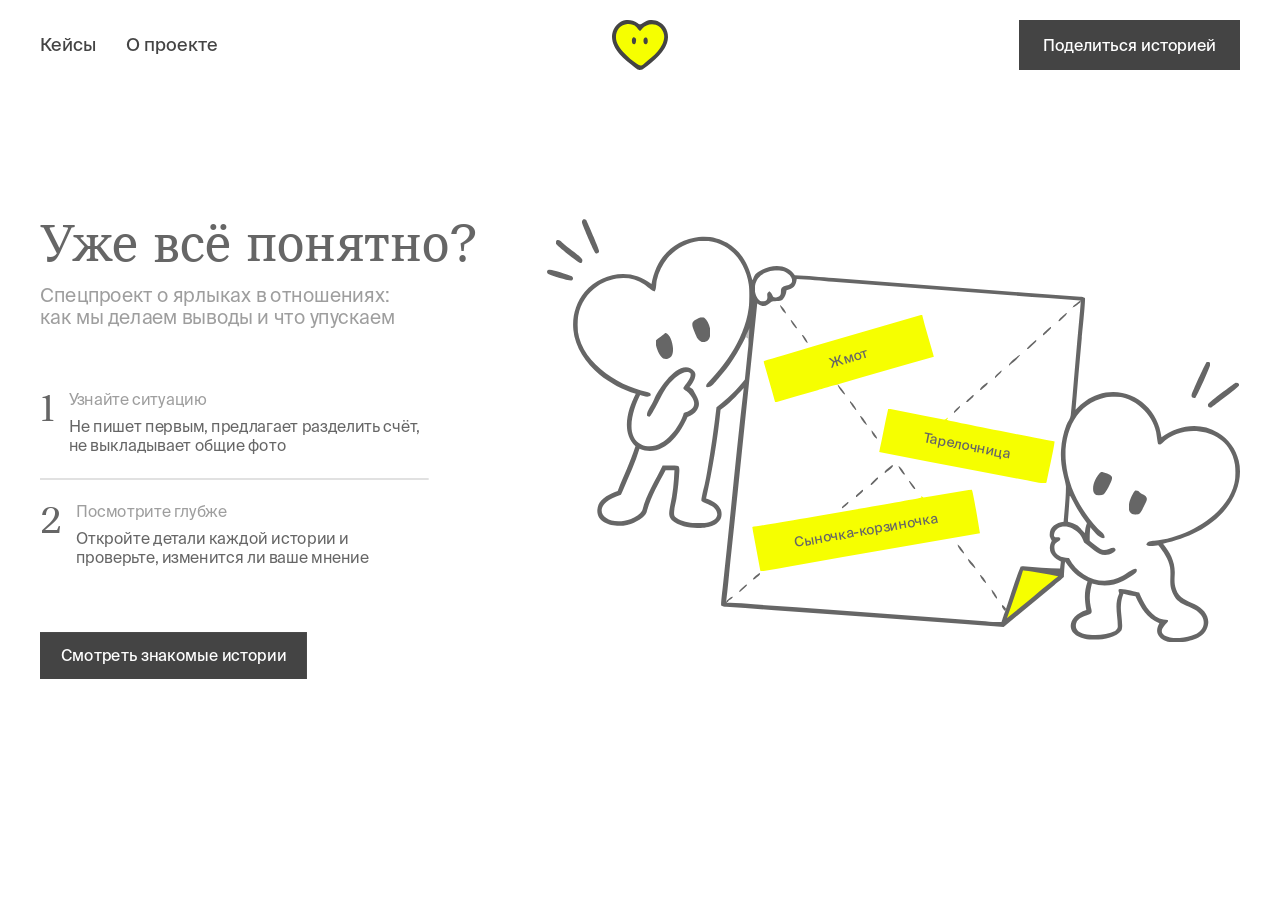
==== commit 90dab208: "fix mobile" ====
--- a/about.html
+++ b/about.html
@@ -1,2 +1,2 @@
 <!doctype html><html lang="ru"><head><meta charset="utf-8"><meta name="viewport" content="width=device-width,initial-scale=1"><meta name="theme-color" content="#f6ff00"><title>Ярлыки — первое впечатление</title><meta name="description" content="Счёт пополам. Какие ярлыки навесим? История, которая раскрывается при скролле."><link rel="stylesheet" href="style.css?v=21"><link rel="stylesheet" href="catalog.css?v=25"><link rel="preload" href="assets/fonts/SuisseIntl-Regular.otf" as="font" type="font/otf" crossorigin>
-<link rel="stylesheet" href="project.css?v=63"></head><body class="about-page"><main><div class="about screen" id="explanation"><header><nav><a href="cases.html" data-catalog>Кейсы</a><a href="about.html" data-end>О проекте</a></nav><a class="logo-home" href="index.html" aria-label="На главную"><img class="logo" src="assets/mascot.svg" alt="Сердце"></a><button class="share">Поделиться историей</button></header><div class="artboard"><div class="about-copy"><h2>Уже всё понятно?</h2><p class="descriptor">Спецпроект о ярлыках в отношениях:<br>как мы делаем выводы и что упускаем</p><ol><li><span>1</span><div><h3>Узнайте ситуацию</h3><p>Не пишет первым, предлагает разделить счёт, не выкладывает общие фото</p></div></li><li><span>2</span><div><h3>Посмотрите глубже</h3><p>Откройте детали каждой истории и проверьте, изменится ли ваше мнение</p></div></li></ol><a class="button" href="cases.html">Смотреть знакомые истории</a></div><div class="instruction" aria-label="Сердечки держат лист бумаги с ярлыками"><div style="inset:4.02% 0 0 3.78%"><img src="assets/7b0a2.svg" alt=""></div><div style="inset:14.25% 23.01% 4.76% 25.79%"><img src="assets/275e6.svg" alt=""></div><div style="inset:19.32% 23.01% 78.98% 75.84%"><img src="assets/e6776.svg" alt=""></div><div style="inset:89.11% 73.2% 9.39% 25.79%"><img src="assets/5a8c9.svg" alt=""></div><div style="inset:91.22% 33.81% 7.47% 65.68%"><img src="assets/b8d10.svg" alt=""></div><div style="inset:63.84% 37.57% 16.86% 29.57%"><img src="assets/ef36b.svg" alt=""></div><div style="inset:44.73% 26.77% 37.58% 47.94%"><img src="assets/b5682.svg" alt=""></div><div style="inset:22.67% 44.22% 56.77% 31.28%"><img src="assets/1a443.svg" alt=""></div><div style="inset:32.05% 31.79% 65.39% 66.65%"><img src="assets/c2673.svg" alt=""></div><div style="inset:25.44% 27.2% 72.56% 71.57%"><img src="assets/e4492.svg" alt=""></div><div style="inset:58.17% 50.09% 39.95% 48.69%"><img src="assets/e5840.svg" alt=""></div><div style="inset:28.57% 29.41% 69.3% 69.32%"><img src="assets/2cd7f.svg" alt=""></div><div style="inset:22.2% 25.02% 75.79% 73.76%"><img src="assets/6f675.svg" alt=""></div><div style="inset:46.43% 53.77% 51.33% 45.2%"><img src="assets/22b3f.svg" alt=""></div><div style="inset:41.39% 38.35% 56.74% 60.49%"><img src="assets/0f939.svg" alt=""></div><div style="inset:80.21% 38.16% 17.49% 60.78%"><img src="assets/86198.svg" alt=""></div><div style="inset:39.05% 57.01% 58.5% 41.87%"><img src="assets/02c9c.svg" alt=""></div><div style="inset:38.68% 36.37% 59.55% 62.52%"><img src="assets/fce56.svg" alt=""></div><div style="inset:86.16% 71.15% 12.01% 27.67%"><img src="assets/a3f76.svg" alt=""></div><div style="inset:83.9% 36.59% 13.92% 62.52%"><img src="assets/5ff57.svg" alt=""></div><div style="inset:63.88% 54.27% 34.34% 44.59%"><img src="assets/9fc2b.svg" alt=""></div><div style="inset:76.77% 39.8% 21.05% 59.23%"><img src="assets/3acbd.svg" alt=""></div><div style="inset:87.54% 34.99% 10.33% 64.08%"><img src="assets/f8cb5.svg" alt=""></div><div style="inset:61.06% 52.19% 37.23% 46.68%"><img src="assets/cc134.svg" alt=""></div><div style="inset:58.36% 48.34% 39.69% 50.64%"><img src="assets/f380e.svg" alt=""></div><div style="inset:35.68% 34.33% 62.42% 64.56%"><img src="assets/a7bbb.svg" alt=""></div><div style="inset:23.81% 63.81% 74.14% 35.16%"><img src="assets/402f9.svg" alt=""></div><div style="inset:42.98% 55.39% 54.92% 43.62%"><img src="assets/146ea.svg" alt=""></div><div style="inset:61.8% 46.82% 36.22% 52.2%"><img src="assets/55c90.svg" alt=""></div><div style="inset:83.58% 69.28% 14.73% 29.73%"><img src="assets/388e6.svg" alt=""></div><div style="inset:49.88% 52.28% 48.13% 46.8%"><img src="assets/b5104.svg" alt=""></div><div style="inset:66.68% 56.41% 31.66% 42.57%"><img src="assets/0a39e.svg" alt=""></div><div style="inset:20.37% 65.46% 77.61% 33.66%"><img src="assets/4e72e.svg" alt=""></div><div style="inset:27.35% 62.36% 70.74% 36.71%"><img src="assets/267bd.svg" alt=""></div><div style="inset:44.2% 40.37% 54.13% 58.67%"><img src="assets/8c803.svg" alt=""></div><div style="inset:5.18% 70.81% 28.19% 4.45%"><img src="assets/3a19d.svg" alt=""></div><div style="inset:23.29% 76.43% 70.82% 21.01%"><img src="assets/b0df2.svg" alt=""></div><div style="inset:26.95% 81.81% 66.93% 15.7%"><img src="assets/346f6.svg" alt=""></div><div style="inset:41.83% 0.68% 1.12% 73.12%"><img src="assets/42d06.svg" alt=""></div><div style="inset:63.96% 13.38% 30.2% 83.93%"><img src="assets/c4c58.svg" alt=""></div><div style="inset:59.79% 18.46% 34.64% 78.81%"><img src="assets/5970c.svg" alt=""></div><div style="inset:83% 26.28% 5.74% 66.39%"><img src="assets/9bbf6.svg" alt=""></div><div style="inset:12.1% 64.65% 80.53% 30.05%"><img src="assets/9ccc6.svg" alt=""></div><div style="inset:65.37% 22.06% 25.84% 75.14%"><img src="assets/076d9.svg" alt=""></div><div style="inset:25.73% 70.8% 70.72% 28.65%"><img src="assets/cbd08.svg" alt=""></div><div style="inset:33.71% 4.28% 57.67% 92.96%"><img src="assets/4f67e.svg" alt=""></div><div style="inset:38.57% 0.16% 55.39% 95.4%"><img src="assets/6e58c.svg" alt=""></div><div style="inset:0 92.46% 91.87% 5.05%"><img src="assets/b3ad0.svg" alt=""></div><div style="inset:4.95% 94.88% 89.46% 1.27%"><img src="assets/75973.svg" alt=""></div><div style="inset:11.93% 96.21% 85.41% 0"><img src="assets/a576d.svg" alt=""></div><span class="itext a">Жмот</span><span class="itext b">Тарелочница</span><span class="itext c">Сыночка-корзиночка</span></div></div></div></main><div class="toast" role="status"></div><script src="about.js?v=21"></script><script src="share.js?v=21"></script><script src="navigation.js?v=54"></script></body></html>+<link rel="stylesheet" href="project.css?v=64"></head><body class="about-page"><main><div class="about screen" id="explanation"><header><nav><a href="cases.html" data-catalog>Кейсы</a><a href="about.html" data-end>О проекте</a></nav><a class="logo-home" href="index.html" aria-label="На главную"><img class="logo" src="assets/mascot.svg" alt="Сердце"></a><button class="share">Поделиться историей</button></header><div class="artboard"><div class="about-copy"><h2>Уже всё понятно?</h2><p class="descriptor">Спецпроект о ярлыках в отношениях:<br>как мы делаем выводы и что упускаем</p><ol><li><span>1</span><div><h3>Узнайте ситуацию</h3><p>Не пишет первым, предлагает разделить счёт, не выкладывает общие фото</p></div></li><li><span>2</span><div><h3>Посмотрите глубже</h3><p>Откройте детали каждой истории и проверьте, изменится ли ваше мнение</p></div></li></ol><a class="button" href="cases.html">Смотреть знакомые истории</a></div><div class="instruction" aria-label="Сердечки держат лист бумаги с ярлыками"><div style="inset:4.02% 0 0 3.78%"><img src="assets/7b0a2.svg" alt=""></div><div style="inset:14.25% 23.01% 4.76% 25.79%"><img src="assets/275e6.svg" alt=""></div><div style="inset:19.32% 23.01% 78.98% 75.84%"><img src="assets/e6776.svg" alt=""></div><div style="inset:89.11% 73.2% 9.39% 25.79%"><img src="assets/5a8c9.svg" alt=""></div><div style="inset:91.22% 33.81% 7.47% 65.68%"><img src="assets/b8d10.svg" alt=""></div><div style="inset:63.84% 37.57% 16.86% 29.57%"><img src="assets/ef36b.svg" alt=""></div><div style="inset:44.73% 26.77% 37.58% 47.94%"><img src="assets/b5682.svg" alt=""></div><div style="inset:22.67% 44.22% 56.77% 31.28%"><img src="assets/1a443.svg" alt=""></div><div style="inset:32.05% 31.79% 65.39% 66.65%"><img src="assets/c2673.svg" alt=""></div><div style="inset:25.44% 27.2% 72.56% 71.57%"><img src="assets/e4492.svg" alt=""></div><div style="inset:58.17% 50.09% 39.95% 48.69%"><img src="assets/e5840.svg" alt=""></div><div style="inset:28.57% 29.41% 69.3% 69.32%"><img src="assets/2cd7f.svg" alt=""></div><div style="inset:22.2% 25.02% 75.79% 73.76%"><img src="assets/6f675.svg" alt=""></div><div style="inset:46.43% 53.77% 51.33% 45.2%"><img src="assets/22b3f.svg" alt=""></div><div style="inset:41.39% 38.35% 56.74% 60.49%"><img src="assets/0f939.svg" alt=""></div><div style="inset:80.21% 38.16% 17.49% 60.78%"><img src="assets/86198.svg" alt=""></div><div style="inset:39.05% 57.01% 58.5% 41.87%"><img src="assets/02c9c.svg" alt=""></div><div style="inset:38.68% 36.37% 59.55% 62.52%"><img src="assets/fce56.svg" alt=""></div><div style="inset:86.16% 71.15% 12.01% 27.67%"><img src="assets/a3f76.svg" alt=""></div><div style="inset:83.9% 36.59% 13.92% 62.52%"><img src="assets/5ff57.svg" alt=""></div><div style="inset:63.88% 54.27% 34.34% 44.59%"><img src="assets/9fc2b.svg" alt=""></div><div style="inset:76.77% 39.8% 21.05% 59.23%"><img src="assets/3acbd.svg" alt=""></div><div style="inset:87.54% 34.99% 10.33% 64.08%"><img src="assets/f8cb5.svg" alt=""></div><div style="inset:61.06% 52.19% 37.23% 46.68%"><img src="assets/cc134.svg" alt=""></div><div style="inset:58.36% 48.34% 39.69% 50.64%"><img src="assets/f380e.svg" alt=""></div><div style="inset:35.68% 34.33% 62.42% 64.56%"><img src="assets/a7bbb.svg" alt=""></div><div style="inset:23.81% 63.81% 74.14% 35.16%"><img src="assets/402f9.svg" alt=""></div><div style="inset:42.98% 55.39% 54.92% 43.62%"><img src="assets/146ea.svg" alt=""></div><div style="inset:61.8% 46.82% 36.22% 52.2%"><img src="assets/55c90.svg" alt=""></div><div style="inset:83.58% 69.28% 14.73% 29.73%"><img src="assets/388e6.svg" alt=""></div><div style="inset:49.88% 52.28% 48.13% 46.8%"><img src="assets/b5104.svg" alt=""></div><div style="inset:66.68% 56.41% 31.66% 42.57%"><img src="assets/0a39e.svg" alt=""></div><div style="inset:20.37% 65.46% 77.61% 33.66%"><img src="assets/4e72e.svg" alt=""></div><div style="inset:27.35% 62.36% 70.74% 36.71%"><img src="assets/267bd.svg" alt=""></div><div style="inset:44.2% 40.37% 54.13% 58.67%"><img src="assets/8c803.svg" alt=""></div><div style="inset:5.18% 70.81% 28.19% 4.45%"><img src="assets/3a19d.svg" alt=""></div><div style="inset:23.29% 76.43% 70.82% 21.01%"><img src="assets/b0df2.svg" alt=""></div><div style="inset:26.95% 81.81% 66.93% 15.7%"><img src="assets/346f6.svg" alt=""></div><div style="inset:41.83% 0.68% 1.12% 73.12%"><img src="assets/42d06.svg" alt=""></div><div style="inset:63.96% 13.38% 30.2% 83.93%"><img src="assets/c4c58.svg" alt=""></div><div style="inset:59.79% 18.46% 34.64% 78.81%"><img src="assets/5970c.svg" alt=""></div><div style="inset:83% 26.28% 5.74% 66.39%"><img src="assets/9bbf6.svg" alt=""></div><div style="inset:12.1% 64.65% 80.53% 30.05%"><img src="assets/9ccc6.svg" alt=""></div><div style="inset:65.37% 22.06% 25.84% 75.14%"><img src="assets/076d9.svg" alt=""></div><div style="inset:25.73% 70.8% 70.72% 28.65%"><img src="assets/cbd08.svg" alt=""></div><div style="inset:33.71% 4.28% 57.67% 92.96%"><img src="assets/4f67e.svg" alt=""></div><div style="inset:38.57% 0.16% 55.39% 95.4%"><img src="assets/6e58c.svg" alt=""></div><div style="inset:0 92.46% 91.87% 5.05%"><img src="assets/b3ad0.svg" alt=""></div><div style="inset:4.95% 94.88% 89.46% 1.27%"><img src="assets/75973.svg" alt=""></div><div style="inset:11.93% 96.21% 85.41% 0"><img src="assets/a576d.svg" alt=""></div><span class="itext a">Жмот</span><span class="itext b">Тарелочница</span><span class="itext c">Сыночка-корзиночка</span></div></div></div></main><div class="toast" role="status"></div><script src="about.js?v=21"></script><script src="share.js?v=21"></script><script src="navigation.js?v=64"></script></body></html>
--- a/project.css
+++ b/project.css
@@ -85,7 +85,7 @@
  .fc-content,.first-case>header{max-width:1440px}
  .fc-continuation{margin-top:68px;gap:160px}
 }
-@media(max-width:1023px){.fc-continuation{margin-top:24px}}
+@media(max-width:1023px){.fc-continuation{margin-top:54px}}
 
 /* All pages share the case navigation grid. */
 @media(min-width:1024px){
@@ -137,3 +137,6 @@
 @media(max-width:1023px){.fc-content[data-phase="result"]{margin-bottom:64px}}
 
 .fc-section-heading>p{text-align:left}
+
+.menu-cases>p>a{font-size:20px;line-height:26px;color:#444}
+.menu-cases>a{color:#9e9e9e}
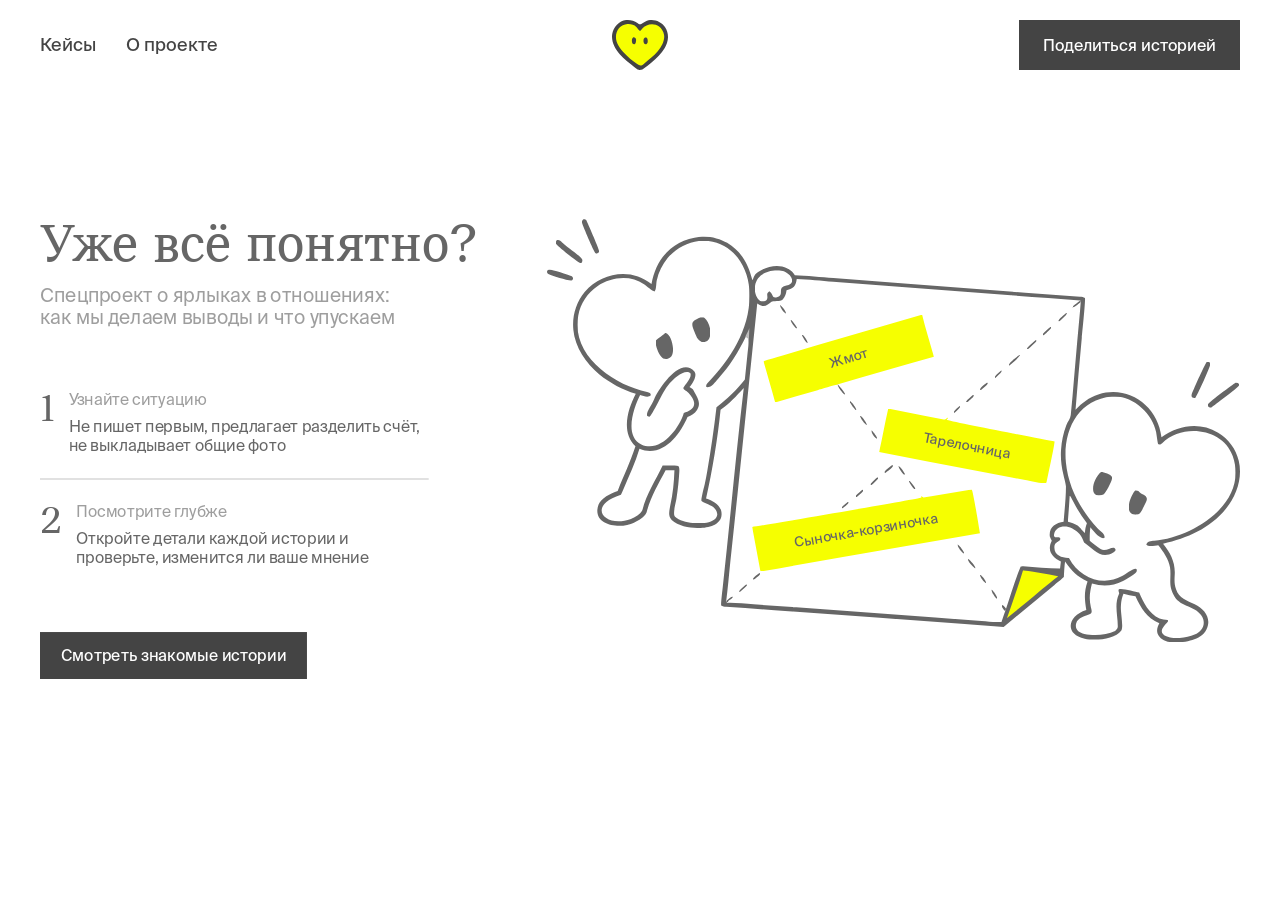
==== commit 2a43104a: "yandex metrika" ====
--- a/about.html
+++ b/about.html
@@ -1,2 +1,17 @@
-<!doctype html><html lang="ru"><head><meta charset="utf-8"><meta name="viewport" content="width=device-width,initial-scale=1"><meta name="theme-color" content="#f6ff00"><title>Ярлыки — первое впечатление</title><meta name="description" content="Счёт пополам. Какие ярлыки навесим? История, которая раскрывается при скролле."><link rel="stylesheet" href="style.css?v=21"><link rel="stylesheet" href="catalog.css?v=25"><link rel="preload" href="assets/fonts/SuisseIntl-Regular.otf" as="font" type="font/otf" crossorigin>
-<link rel="stylesheet" href="project.css?v=64"></head><body class="about-page"><main><div class="about screen" id="explanation"><header><nav><a href="cases.html" data-catalog>Кейсы</a><a href="about.html" data-end>О проекте</a></nav><a class="logo-home" href="index.html" aria-label="На главную"><img class="logo" src="assets/mascot.svg" alt="Сердце"></a><button class="share">Поделиться историей</button></header><div class="artboard"><div class="about-copy"><h2>Уже всё понятно?</h2><p class="descriptor">Спецпроект о ярлыках в отношениях:<br>как мы делаем выводы и что упускаем</p><ol><li><span>1</span><div><h3>Узнайте ситуацию</h3><p>Не пишет первым, предлагает разделить счёт, не выкладывает общие фото</p></div></li><li><span>2</span><div><h3>Посмотрите глубже</h3><p>Откройте детали каждой истории и проверьте, изменится ли ваше мнение</p></div></li></ol><a class="button" href="cases.html">Смотреть знакомые истории</a></div><div class="instruction" aria-label="Сердечки держат лист бумаги с ярлыками"><div style="inset:4.02% 0 0 3.78%"><img src="assets/7b0a2.svg" alt=""></div><div style="inset:14.25% 23.01% 4.76% 25.79%"><img src="assets/275e6.svg" alt=""></div><div style="inset:19.32% 23.01% 78.98% 75.84%"><img src="assets/e6776.svg" alt=""></div><div style="inset:89.11% 73.2% 9.39% 25.79%"><img src="assets/5a8c9.svg" alt=""></div><div style="inset:91.22% 33.81% 7.47% 65.68%"><img src="assets/b8d10.svg" alt=""></div><div style="inset:63.84% 37.57% 16.86% 29.57%"><img src="assets/ef36b.svg" alt=""></div><div style="inset:44.73% 26.77% 37.58% 47.94%"><img src="assets/b5682.svg" alt=""></div><div style="inset:22.67% 44.22% 56.77% 31.28%"><img src="assets/1a443.svg" alt=""></div><div style="inset:32.05% 31.79% 65.39% 66.65%"><img src="assets/c2673.svg" alt=""></div><div style="inset:25.44% 27.2% 72.56% 71.57%"><img src="assets/e4492.svg" alt=""></div><div style="inset:58.17% 50.09% 39.95% 48.69%"><img src="assets/e5840.svg" alt=""></div><div style="inset:28.57% 29.41% 69.3% 69.32%"><img src="assets/2cd7f.svg" alt=""></div><div style="inset:22.2% 25.02% 75.79% 73.76%"><img src="assets/6f675.svg" alt=""></div><div style="inset:46.43% 53.77% 51.33% 45.2%"><img src="assets/22b3f.svg" alt=""></div><div style="inset:41.39% 38.35% 56.74% 60.49%"><img src="assets/0f939.svg" alt=""></div><div style="inset:80.21% 38.16% 17.49% 60.78%"><img src="assets/86198.svg" alt=""></div><div style="inset:39.05% 57.01% 58.5% 41.87%"><img src="assets/02c9c.svg" alt=""></div><div style="inset:38.68% 36.37% 59.55% 62.52%"><img src="assets/fce56.svg" alt=""></div><div style="inset:86.16% 71.15% 12.01% 27.67%"><img src="assets/a3f76.svg" alt=""></div><div style="inset:83.9% 36.59% 13.92% 62.52%"><img src="assets/5ff57.svg" alt=""></div><div style="inset:63.88% 54.27% 34.34% 44.59%"><img src="assets/9fc2b.svg" alt=""></div><div style="inset:76.77% 39.8% 21.05% 59.23%"><img src="assets/3acbd.svg" alt=""></div><div style="inset:87.54% 34.99% 10.33% 64.08%"><img src="assets/f8cb5.svg" alt=""></div><div style="inset:61.06% 52.19% 37.23% 46.68%"><img src="assets/cc134.svg" alt=""></div><div style="inset:58.36% 48.34% 39.69% 50.64%"><img src="assets/f380e.svg" alt=""></div><div style="inset:35.68% 34.33% 62.42% 64.56%"><img src="assets/a7bbb.svg" alt=""></div><div style="inset:23.81% 63.81% 74.14% 35.16%"><img src="assets/402f9.svg" alt=""></div><div style="inset:42.98% 55.39% 54.92% 43.62%"><img src="assets/146ea.svg" alt=""></div><div style="inset:61.8% 46.82% 36.22% 52.2%"><img src="assets/55c90.svg" alt=""></div><div style="inset:83.58% 69.28% 14.73% 29.73%"><img src="assets/388e6.svg" alt=""></div><div style="inset:49.88% 52.28% 48.13% 46.8%"><img src="assets/b5104.svg" alt=""></div><div style="inset:66.68% 56.41% 31.66% 42.57%"><img src="assets/0a39e.svg" alt=""></div><div style="inset:20.37% 65.46% 77.61% 33.66%"><img src="assets/4e72e.svg" alt=""></div><div style="inset:27.35% 62.36% 70.74% 36.71%"><img src="assets/267bd.svg" alt=""></div><div style="inset:44.2% 40.37% 54.13% 58.67%"><img src="assets/8c803.svg" alt=""></div><div style="inset:5.18% 70.81% 28.19% 4.45%"><img src="assets/3a19d.svg" alt=""></div><div style="inset:23.29% 76.43% 70.82% 21.01%"><img src="assets/b0df2.svg" alt=""></div><div style="inset:26.95% 81.81% 66.93% 15.7%"><img src="assets/346f6.svg" alt=""></div><div style="inset:41.83% 0.68% 1.12% 73.12%"><img src="assets/42d06.svg" alt=""></div><div style="inset:63.96% 13.38% 30.2% 83.93%"><img src="assets/c4c58.svg" alt=""></div><div style="inset:59.79% 18.46% 34.64% 78.81%"><img src="assets/5970c.svg" alt=""></div><div style="inset:83% 26.28% 5.74% 66.39%"><img src="assets/9bbf6.svg" alt=""></div><div style="inset:12.1% 64.65% 80.53% 30.05%"><img src="assets/9ccc6.svg" alt=""></div><div style="inset:65.37% 22.06% 25.84% 75.14%"><img src="assets/076d9.svg" alt=""></div><div style="inset:25.73% 70.8% 70.72% 28.65%"><img src="assets/cbd08.svg" alt=""></div><div style="inset:33.71% 4.28% 57.67% 92.96%"><img src="assets/4f67e.svg" alt=""></div><div style="inset:38.57% 0.16% 55.39% 95.4%"><img src="assets/6e58c.svg" alt=""></div><div style="inset:0 92.46% 91.87% 5.05%"><img src="assets/b3ad0.svg" alt=""></div><div style="inset:4.95% 94.88% 89.46% 1.27%"><img src="assets/75973.svg" alt=""></div><div style="inset:11.93% 96.21% 85.41% 0"><img src="assets/a576d.svg" alt=""></div><span class="itext a">Жмот</span><span class="itext b">Тарелочница</span><span class="itext c">Сыночка-корзиночка</span></div></div></div></main><div class="toast" role="status"></div><script src="about.js?v=21"></script><script src="share.js?v=21"></script><script src="navigation.js?v=64"></script></body></html>+<!doctype html><html lang="ru"><head>
+<!-- Yandex.Metrika counter -->
+<script type="text/javascript">
+    (function(m,e,t,r,i,k,a){
+        m[i]=m[i]||function(){(m[i].a=m[i].a||[]).push(arguments)};
+        m[i].l=1*new Date();
+        for (var j = 0; j < document.scripts.length; j++) {if (document.scripts[j].src === r) { return; }}
+        k=e.createElement(t),a=e.getElementsByTagName(t)[0],k.async=1,k.src=r,a.parentNode.insertBefore(k,a)
+    })(window, document,'script','https://mc.yandex.ru/metrika/tag.js?id=113784473', 'ym');
+
+    ym(113784473, 'init', {ssr:true, webvisor:true, clickmap:true, ecommerce:"dataLayer", referrer: document.referrer, url: location.href, accurateTrackBounce:true, trackLinks:true});
+</script>
+<!-- /Yandex.Metrika counter -->
+<meta charset="utf-8"><meta name="viewport" content="width=device-width,initial-scale=1"><meta name="theme-color" content="#f6ff00"><title>Ярлыки — первое впечатление</title><meta name="description" content="Счёт пополам. Какие ярлыки навесим? История, которая раскрывается при скролле."><link rel="stylesheet" href="style.css?v=21"><link rel="stylesheet" href="catalog.css?v=25"><link rel="preload" href="assets/fonts/SuisseIntl-Regular.otf" as="font" type="font/otf" crossorigin>
+<link rel="stylesheet" href="project.css?v=64"></head><body class="about-page">
+<noscript><div><img src="https://mc.yandex.ru/watch/113784473" style="position:absolute; left:-9999px;" alt="" /></div></noscript>
+<main><div class="about screen" id="explanation"><header><nav><a href="cases.html" data-catalog>Кейсы</a><a href="about.html" data-end>О проекте</a></nav><a class="logo-home" href="index.html" aria-label="На главную"><img class="logo" src="assets/mascot.svg" alt="Сердце"></a><button class="share">Поделиться историей</button></header><div class="artboard"><div class="about-copy"><h2>Уже всё понятно?</h2><p class="descriptor">Спецпроект о ярлыках в отношениях:<br>как мы делаем выводы и что упускаем</p><ol><li><span>1</span><div><h3>Узнайте ситуацию</h3><p>Не пишет первым, предлагает разделить счёт, не выкладывает общие фото</p></div></li><li><span>2</span><div><h3>Посмотрите глубже</h3><p>Откройте детали каждой истории и проверьте, изменится ли ваше мнение</p></div></li></ol><a class="button" href="cases.html">Смотреть знакомые истории</a></div><div class="instruction" aria-label="Сердечки держат лист бумаги с ярлыками"><div style="inset:4.02% 0 0 3.78%"><img src="assets/7b0a2.svg" alt=""></div><div style="inset:14.25% 23.01% 4.76% 25.79%"><img src="assets/275e6.svg" alt=""></div><div style="inset:19.32% 23.01% 78.98% 75.84%"><img src="assets/e6776.svg" alt=""></div><div style="inset:89.11% 73.2% 9.39% 25.79%"><img src="assets/5a8c9.svg" alt=""></div><div style="inset:91.22% 33.81% 7.47% 65.68%"><img src="assets/b8d10.svg" alt=""></div><div style="inset:63.84% 37.57% 16.86% 29.57%"><img src="assets/ef36b.svg" alt=""></div><div style="inset:44.73% 26.77% 37.58% 47.94%"><img src="assets/b5682.svg" alt=""></div><div style="inset:22.67% 44.22% 56.77% 31.28%"><img src="assets/1a443.svg" alt=""></div><div style="inset:32.05% 31.79% 65.39% 66.65%"><img src="assets/c2673.svg" alt=""></div><div style="inset:25.44% 27.2% 72.56% 71.57%"><img src="assets/e4492.svg" alt=""></div><div style="inset:58.17% 50.09% 39.95% 48.69%"><img src="assets/e5840.svg" alt=""></div><div style="inset:28.57% 29.41% 69.3% 69.32%"><img src="assets/2cd7f.svg" alt=""></div><div style="inset:22.2% 25.02% 75.79% 73.76%"><img src="assets/6f675.svg" alt=""></div><div style="inset:46.43% 53.77% 51.33% 45.2%"><img src="assets/22b3f.svg" alt=""></div><div style="inset:41.39% 38.35% 56.74% 60.49%"><img src="assets/0f939.svg" alt=""></div><div style="inset:80.21% 38.16% 17.49% 60.78%"><img src="assets/86198.svg" alt=""></div><div style="inset:39.05% 57.01% 58.5% 41.87%"><img src="assets/02c9c.svg" alt=""></div><div style="inset:38.68% 36.37% 59.55% 62.52%"><img src="assets/fce56.svg" alt=""></div><div style="inset:86.16% 71.15% 12.01% 27.67%"><img src="assets/a3f76.svg" alt=""></div><div style="inset:83.9% 36.59% 13.92% 62.52%"><img src="assets/5ff57.svg" alt=""></div><div style="inset:63.88% 54.27% 34.34% 44.59%"><img src="assets/9fc2b.svg" alt=""></div><div style="inset:76.77% 39.8% 21.05% 59.23%"><img src="assets/3acbd.svg" alt=""></div><div style="inset:87.54% 34.99% 10.33% 64.08%"><img src="assets/f8cb5.svg" alt=""></div><div style="inset:61.06% 52.19% 37.23% 46.68%"><img src="assets/cc134.svg" alt=""></div><div style="inset:58.36% 48.34% 39.69% 50.64%"><img src="assets/f380e.svg" alt=""></div><div style="inset:35.68% 34.33% 62.42% 64.56%"><img src="assets/a7bbb.svg" alt=""></div><div style="inset:23.81% 63.81% 74.14% 35.16%"><img src="assets/402f9.svg" alt=""></div><div style="inset:42.98% 55.39% 54.92% 43.62%"><img src="assets/146ea.svg" alt=""></div><div style="inset:61.8% 46.82% 36.22% 52.2%"><img src="assets/55c90.svg" alt=""></div><div style="inset:83.58% 69.28% 14.73% 29.73%"><img src="assets/388e6.svg" alt=""></div><div style="inset:49.88% 52.28% 48.13% 46.8%"><img src="assets/b5104.svg" alt=""></div><div style="inset:66.68% 56.41% 31.66% 42.57%"><img src="assets/0a39e.svg" alt=""></div><div style="inset:20.37% 65.46% 77.61% 33.66%"><img src="assets/4e72e.svg" alt=""></div><div style="inset:27.35% 62.36% 70.74% 36.71%"><img src="assets/267bd.svg" alt=""></div><div style="inset:44.2% 40.37% 54.13% 58.67%"><img src="assets/8c803.svg" alt=""></div><div style="inset:5.18% 70.81% 28.19% 4.45%"><img src="assets/3a19d.svg" alt=""></div><div style="inset:23.29% 76.43% 70.82% 21.01%"><img src="assets/b0df2.svg" alt=""></div><div style="inset:26.95% 81.81% 66.93% 15.7%"><img src="assets/346f6.svg" alt=""></div><div style="inset:41.83% 0.68% 1.12% 73.12%"><img src="assets/42d06.svg" alt=""></div><div style="inset:63.96% 13.38% 30.2% 83.93%"><img src="assets/c4c58.svg" alt=""></div><div style="inset:59.79% 18.46% 34.64% 78.81%"><img src="assets/5970c.svg" alt=""></div><div style="inset:83% 26.28% 5.74% 66.39%"><img src="assets/9bbf6.svg" alt=""></div><div style="inset:12.1% 64.65% 80.53% 30.05%"><img src="assets/9ccc6.svg" alt=""></div><div style="inset:65.37% 22.06% 25.84% 75.14%"><img src="assets/076d9.svg" alt=""></div><div style="inset:25.73% 70.8% 70.72% 28.65%"><img src="assets/cbd08.svg" alt=""></div><div style="inset:33.71% 4.28% 57.67% 92.96%"><img src="assets/4f67e.svg" alt=""></div><div style="inset:38.57% 0.16% 55.39% 95.4%"><img src="assets/6e58c.svg" alt=""></div><div style="inset:0 92.46% 91.87% 5.05%"><img src="assets/b3ad0.svg" alt=""></div><div style="inset:4.95% 94.88% 89.46% 1.27%"><img src="assets/75973.svg" alt=""></div><div style="inset:11.93% 96.21% 85.41% 0"><img src="assets/a576d.svg" alt=""></div><span class="itext a">Жмот</span><span class="itext b">Тарелочница</span><span class="itext c">Сыночка-корзиночка</span></div></div></div></main><div class="toast" role="status"></div><script src="about.js?v=21"></script><script src="share.js?v=21"></script><script src="navigation.js?v=64"></script></body></html>
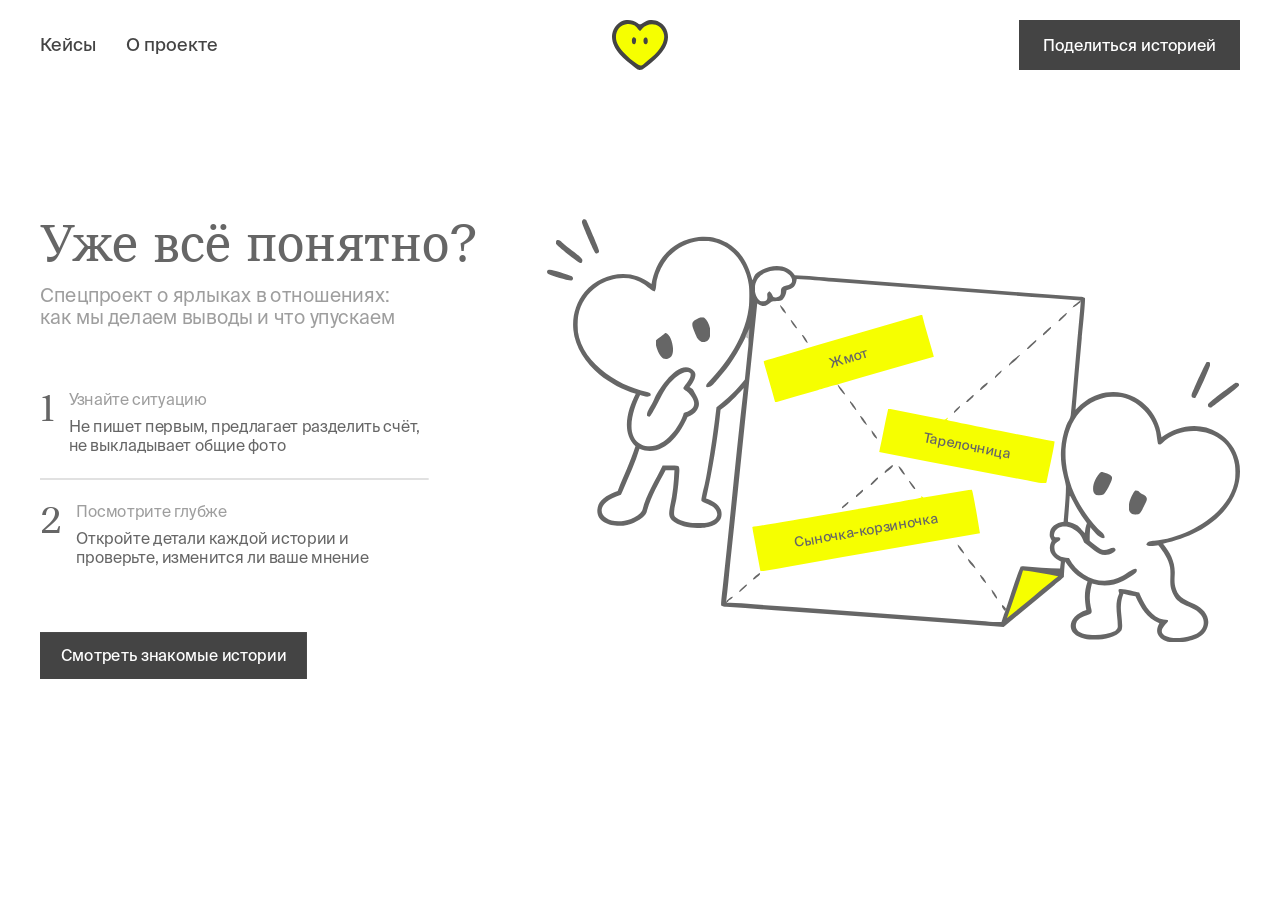
==== commit 2f28fb98: "Add Google Analytics to about page" ====
--- a/about.html
+++ b/about.html
@@ -1,4 +1,13 @@
 <!doctype html><html lang="ru"><head>
+<!-- Google tag (gtag.js) -->
+<script async src="https://www.googletagmanager.com/gtag/js?id=G-T8RLHLVSGV"></script>
+<script>
+  window.dataLayer = window.dataLayer || [];
+  function gtag(){dataLayer.push(arguments);}
+  gtag('js', new Date());
+  gtag('config', 'G-T8RLHLVSGV');
+</script>
+
 <!-- Yandex.Metrika counter -->
 <script type="text/javascript">
     (function(m,e,t,r,i,k,a){
@@ -14,4 +23,4 @@
 <meta charset="utf-8"><meta name="viewport" content="width=device-width,initial-scale=1"><meta name="theme-color" content="#f6ff00"><title>Ярлыки — первое впечатление</title><meta name="description" content="Счёт пополам. Какие ярлыки навесим? История, которая раскрывается при скролле."><link rel="stylesheet" href="style.css?v=21"><link rel="stylesheet" href="catalog.css?v=25"><link rel="preload" href="assets/fonts/SuisseIntl-Regular.otf" as="font" type="font/otf" crossorigin>
 <link rel="stylesheet" href="project.css?v=64"></head><body class="about-page">
 <noscript><div><img src="https://mc.yandex.ru/watch/113784473" style="position:absolute; left:-9999px;" alt="" /></div></noscript>
-<main><div class="about screen" id="explanation"><header><nav><a href="cases.html" data-catalog>Кейсы</a><a href="about.html" data-end>О проекте</a></nav><a class="logo-home" href="index.html" aria-label="На главную"><img class="logo" src="assets/mascot.svg" alt="Сердце"></a><button class="share">Поделиться историей</button></header><div class="artboard"><div class="about-copy"><h2>Уже всё понятно?</h2><p class="descriptor">Спецпроект о ярлыках в отношениях:<br>как мы делаем выводы и что упускаем</p><ol><li><span>1</span><div><h3>Узнайте ситуацию</h3><p>Не пишет первым, предлагает разделить счёт, не выкладывает общие фото</p></div></li><li><span>2</span><div><h3>Посмотрите глубже</h3><p>Откройте детали каждой истории и проверьте, изменится ли ваше мнение</p></div></li></ol><a class="button" href="cases.html">Смотреть знакомые истории</a></div><div class="instruction" aria-label="Сердечки держат лист бумаги с ярлыками"><div style="inset:4.02% 0 0 3.78%"><img src="assets/7b0a2.svg" alt=""></div><div style="inset:14.25% 23.01% 4.76% 25.79%"><img src="assets/275e6.svg" alt=""></div><div style="inset:19.32% 23.01% 78.98% 75.84%"><img src="assets/e6776.svg" alt=""></div><div style="inset:89.11% 73.2% 9.39% 25.79%"><img src="assets/5a8c9.svg" alt=""></div><div style="inset:91.22% 33.81% 7.47% 65.68%"><img src="assets/b8d10.svg" alt=""></div><div style="inset:63.84% 37.57% 16.86% 29.57%"><img src="assets/ef36b.svg" alt=""></div><div style="inset:44.73% 26.77% 37.58% 47.94%"><img src="assets/b5682.svg" alt=""></div><div style="inset:22.67% 44.22% 56.77% 31.28%"><img src="assets/1a443.svg" alt=""></div><div style="inset:32.05% 31.79% 65.39% 66.65%"><img src="assets/c2673.svg" alt=""></div><div style="inset:25.44% 27.2% 72.56% 71.57%"><img src="assets/e4492.svg" alt=""></div><div style="inset:58.17% 50.09% 39.95% 48.69%"><img src="assets/e5840.svg" alt=""></div><div style="inset:28.57% 29.41% 69.3% 69.32%"><img src="assets/2cd7f.svg" alt=""></div><div style="inset:22.2% 25.02% 75.79% 73.76%"><img src="assets/6f675.svg" alt=""></div><div style="inset:46.43% 53.77% 51.33% 45.2%"><img src="assets/22b3f.svg" alt=""></div><div style="inset:41.39% 38.35% 56.74% 60.49%"><img src="assets/0f939.svg" alt=""></div><div style="inset:80.21% 38.16% 17.49% 60.78%"><img src="assets/86198.svg" alt=""></div><div style="inset:39.05% 57.01% 58.5% 41.87%"><img src="assets/02c9c.svg" alt=""></div><div style="inset:38.68% 36.37% 59.55% 62.52%"><img src="assets/fce56.svg" alt=""></div><div style="inset:86.16% 71.15% 12.01% 27.67%"><img src="assets/a3f76.svg" alt=""></div><div style="inset:83.9% 36.59% 13.92% 62.52%"><img src="assets/5ff57.svg" alt=""></div><div style="inset:63.88% 54.27% 34.34% 44.59%"><img src="assets/9fc2b.svg" alt=""></div><div style="inset:76.77% 39.8% 21.05% 59.23%"><img src="assets/3acbd.svg" alt=""></div><div style="inset:87.54% 34.99% 10.33% 64.08%"><img src="assets/f8cb5.svg" alt=""></div><div style="inset:61.06% 52.19% 37.23% 46.68%"><img src="assets/cc134.svg" alt=""></div><div style="inset:58.36% 48.34% 39.69% 50.64%"><img src="assets/f380e.svg" alt=""></div><div style="inset:35.68% 34.33% 62.42% 64.56%"><img src="assets/a7bbb.svg" alt=""></div><div style="inset:23.81% 63.81% 74.14% 35.16%"><img src="assets/402f9.svg" alt=""></div><div style="inset:42.98% 55.39% 54.92% 43.62%"><img src="assets/146ea.svg" alt=""></div><div style="inset:61.8% 46.82% 36.22% 52.2%"><img src="assets/55c90.svg" alt=""></div><div style="inset:83.58% 69.28% 14.73% 29.73%"><img src="assets/388e6.svg" alt=""></div><div style="inset:49.88% 52.28% 48.13% 46.8%"><img src="assets/b5104.svg" alt=""></div><div style="inset:66.68% 56.41% 31.66% 42.57%"><img src="assets/0a39e.svg" alt=""></div><div style="inset:20.37% 65.46% 77.61% 33.66%"><img src="assets/4e72e.svg" alt=""></div><div style="inset:27.35% 62.36% 70.74% 36.71%"><img src="assets/267bd.svg" alt=""></div><div style="inset:44.2% 40.37% 54.13% 58.67%"><img src="assets/8c803.svg" alt=""></div><div style="inset:5.18% 70.81% 28.19% 4.45%"><img src="assets/3a19d.svg" alt=""></div><div style="inset:23.29% 76.43% 70.82% 21.01%"><img src="assets/b0df2.svg" alt=""></div><div style="inset:26.95% 81.81% 66.93% 15.7%"><img src="assets/346f6.svg" alt=""></div><div style="inset:41.83% 0.68% 1.12% 73.12%"><img src="assets/42d06.svg" alt=""></div><div style="inset:63.96% 13.38% 30.2% 83.93%"><img src="assets/c4c58.svg" alt=""></div><div style="inset:59.79% 18.46% 34.64% 78.81%"><img src="assets/5970c.svg" alt=""></div><div style="inset:83% 26.28% 5.74% 66.39%"><img src="assets/9bbf6.svg" alt=""></div><div style="inset:12.1% 64.65% 80.53% 30.05%"><img src="assets/9ccc6.svg" alt=""></div><div style="inset:65.37% 22.06% 25.84% 75.14%"><img src="assets/076d9.svg" alt=""></div><div style="inset:25.73% 70.8% 70.72% 28.65%"><img src="assets/cbd08.svg" alt=""></div><div style="inset:33.71% 4.28% 57.67% 92.96%"><img src="assets/4f67e.svg" alt=""></div><div style="inset:38.57% 0.16% 55.39% 95.4%"><img src="assets/6e58c.svg" alt=""></div><div style="inset:0 92.46% 91.87% 5.05%"><img src="assets/b3ad0.svg" alt=""></div><div style="inset:4.95% 94.88% 89.46% 1.27%"><img src="assets/75973.svg" alt=""></div><div style="inset:11.93% 96.21% 85.41% 0"><img src="assets/a576d.svg" alt=""></div><span class="itext a">Жмот</span><span class="itext b">Тарелочница</span><span class="itext c">Сыночка-корзиночка</span></div></div></div></main><div class="toast" role="status"></div><script src="about.js?v=21"></script><script src="share.js?v=21"></script><script src="navigation.js?v=64"></script></body></html>+<main><div class="about screen" id="explanation"><header><nav><a href="cases.html" data-catalog>Кейсы</a><a href="about.html" data-end>О проекте</a></nav><a class="logo-home" href="index.html" aria-label="На главную"><img class="logo" src="assets/mascot.svg" alt="Сердце"></a><button class="share">Поделиться историей</button></header><div class="artboard"><div class="about-copy"><h2>Уже всё понятно?</h2><p class="descriptor">Спецпроект о ярлыках в отношениях:<br>как мы делаем выводы и что упускаем</p><ol><li><span>1</span><div><h3>Узнайте ситуацию</h3><p>Не пишет первым, предлагает разделить счёт, не выкладывает общие фото</p></div></li><li><span>2</span><div><h3>Посмотрите глубже</h3><p>Откройте детали каждой истории и проверьте, изменится ли ваше мнение</p></div></li></ol><a class="button" href="cases.html">Смотреть знакомые истории</a></div><div class="instruction" aria-label="Сердечки держат лист бумаги с ярлыками"><div style="inset:4.02% 0 0 3.78%"><img src="assets/7b0a2.svg" alt=""></div><div style="inset:14.25% 23.01% 4.76% 25.79%"><img src="assets/275e6.svg" alt=""></div><div style="inset:19.32% 23.01% 78.98% 75.84%"><img src="assets/e6776.svg" alt=""></div><div style="inset:89.11% 73.2% 9.39% 25.79%"><img src="assets/5a8c9.svg" alt=""></div><div style="inset:91.22% 33.81% 7.47% 65.68%"><img src="assets/b8d10.svg" alt=""></div><div style="inset:63.84% 37.57% 16.86% 29.57%"><img src="assets/ef36b.svg" alt=""></div><div style="inset:44.73% 26.77% 37.58% 47.94%"><img src="assets/b5682.svg" alt=""></div><div style="inset:22.67% 44.22% 56.77% 31.28%"><img src="assets/1a443.svg" alt=""></div><div style="inset:32.05% 31.79% 65.39% 66.65%"><img src="assets/c2673.svg" alt=""></div><div style="inset:25.44% 27.2% 72.56% 71.57%"><img src="assets/e4492.svg" alt=""></div><div style="inset:58.17% 50.09% 39.95% 48.69%"><img src="assets/e5840.svg" alt=""></div><div style="inset:28.57% 29.41% 69.3% 69.32%"><img src="assets/2cd7f.svg" alt=""></div><div style="inset:22.2% 25.02% 75.79% 73.76%"><img src="assets/6f675.svg" alt=""></div><div style="inset:46.43% 53.77% 51.33% 45.2%"><img src="assets/22b3f.svg" alt=""></div><div style="inset:41.39% 38.35% 56.74% 60.49%"><img src="assets/0f939.svg" alt=""></div><div style="inset:80.21% 38.16% 17.49% 60.78%"><img src="assets/86198.svg" alt=""></div><div style="inset:39.05% 57.01% 58.5% 41.87%"><img src="assets/02c9c.svg" alt=""></div><div style="inset:38.68% 36.37% 59.55% 62.52%"><img src="assets/fce56.svg" alt=""></div><div style="inset:86.16% 71.15% 12.01% 27.67%"><img src="assets/a3f76.svg" alt=""></div><div style="inset:83.9% 36.59% 13.92% 62.52%"><img src="assets/5ff57.svg" alt=""></div><div style="inset:63.88% 54.27% 34.34% 44.59%"><img src="assets/9fc2b.svg" alt=""></div><div style="inset:76.77% 39.8% 21.05% 59.23%"><img src="assets/3acbd.svg" alt=""></div><div style="inset:87.54% 34.99% 10.33% 64.08%"><img src="assets/f8cb5.svg" alt=""></div><div style="inset:61.06% 52.19% 37.23% 46.68%"><img src="assets/cc134.svg" alt=""></div><div style="inset:58.36% 48.34% 39.69% 50.64%"><img src="assets/f380e.svg" alt=""></div><div style="inset:35.68% 34.33% 62.42% 64.56%"><img src="assets/a7bbb.svg" alt=""></div><div style="inset:23.81% 63.81% 74.14% 35.16%"><img src="assets/402f9.svg" alt=""></div><div style="inset:42.98% 55.39% 54.92% 43.62%"><img src="assets/146ea.svg" alt=""></div><div style="inset:61.8% 46.82% 36.22% 52.2%"><img src="assets/55c90.svg" alt=""></div><div style="inset:83.58% 69.28% 14.73% 29.73%"><img src="assets/388e6.svg" alt=""></div><div style="inset:49.88% 52.28% 48.13% 46.8%"><img src="assets/b5104.svg" alt=""></div><div style="inset:66.68% 56.41% 31.66% 42.57%"><img src="assets/0a39e.svg" alt=""></div><div style="inset:20.37% 65.46% 77.61% 33.66%"><img src="assets/4e72e.svg" alt=""></div><div style="inset:27.35% 62.36% 70.74% 36.71%"><img src="assets/267bd.svg" alt=""></div><div style="inset:44.2% 40.37% 54.13% 58.67%"><img src="assets/8c803.svg" alt=""></div><div style="inset:5.18% 70.81% 28.19% 4.45%"><img src="assets/3a19d.svg" alt=""></div><div style="inset:23.29% 76.43% 70.82% 21.01%"><img src="assets/b0df2.svg" alt=""></div><div style="inset:26.95% 81.81% 66.93% 15.7%"><img src="assets/346f6.svg" alt=""></div><div style="inset:41.83% 0.68% 1.12% 73.12%"><img src="assets/42d06.svg" alt=""></div><div style="inset:63.96% 13.38% 30.2% 83.93%"><img src="assets/c4c58.svg" alt=""></div><div style="inset:59.79% 18.46% 34.64% 78.81%"><img src="assets/5970c.svg" alt=""></div><div style="inset:83% 26.28% 5.74% 66.39%"><img src="assets/9bbf6.svg" alt=""></div><div style="inset:12.1% 64.65% 80.53% 30.05%"><img src="assets/9ccc6.svg" alt=""></div><div style="inset:65.37% 22.06% 25.84% 75.14%"><img src="assets/076d9.svg" alt=""></div><div style="inset:25.73% 70.8% 70.72% 28.65%"><img src="assets/cbd08.svg" alt=""></div><div style="inset:33.71% 4.28% 57.67% 92.96%"><img src="assets/4f67e.svg" alt=""></div><div style="inset:38.57% 0.16% 55.39% 95.4%"><img src="assets/6e58c.svg" alt=""></div><div style="inset:0 92.46% 91.87% 5.05%"><img src="assets/b3ad0.svg" alt=""></div><div style="inset:4.95% 94.88% 89.46% 1.27%"><img src="assets/75973.svg" alt=""></div><div style="inset:11.93% 96.21% 85.41% 0"><img src="assets/a576d.svg" alt=""></div><span class="itext a">Жмот</span><span class="itext b">Тарелочница</span><span class="itext c">Сыночка-корзиночка</span></div></div></div></main><div class="toast" role="status"></div><script src="about.js?v=21"></script><script src="share.js?v=21"></script><script src="navigation.js?v=64"></script></body></html>
